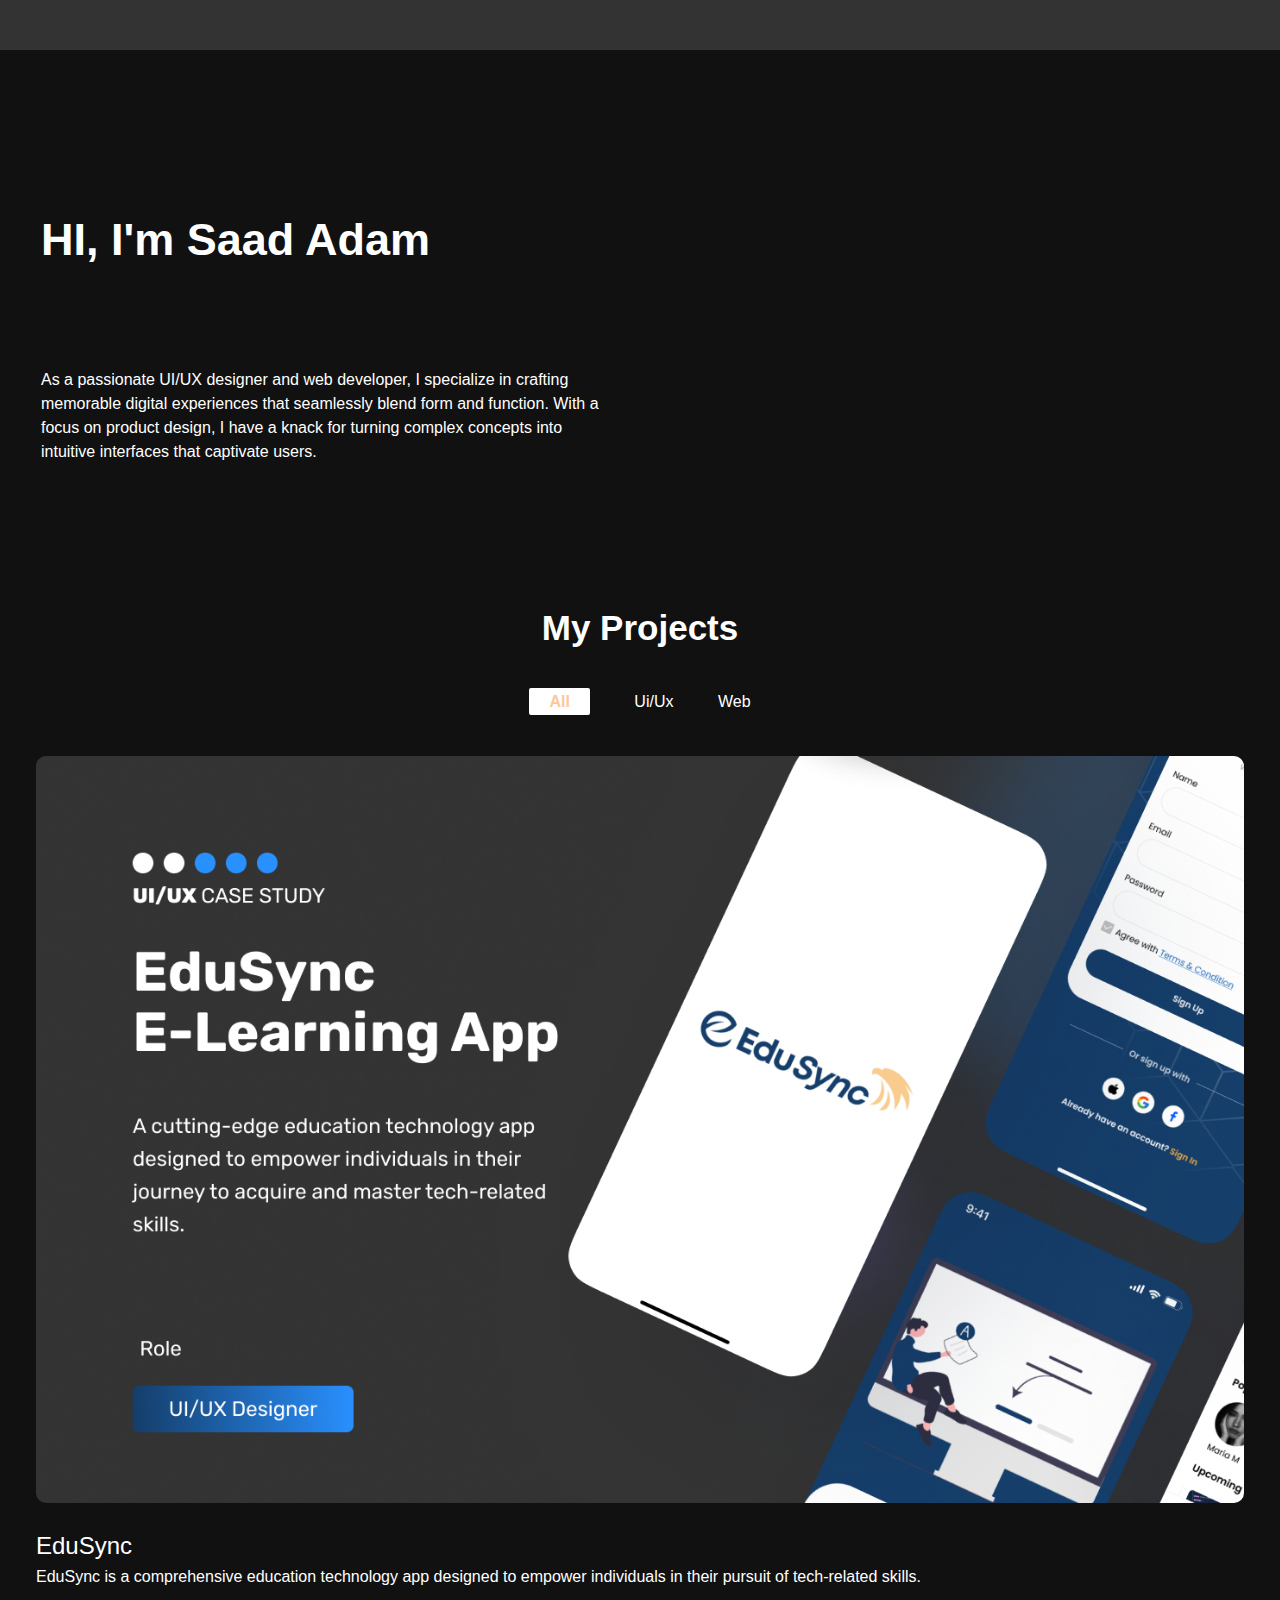
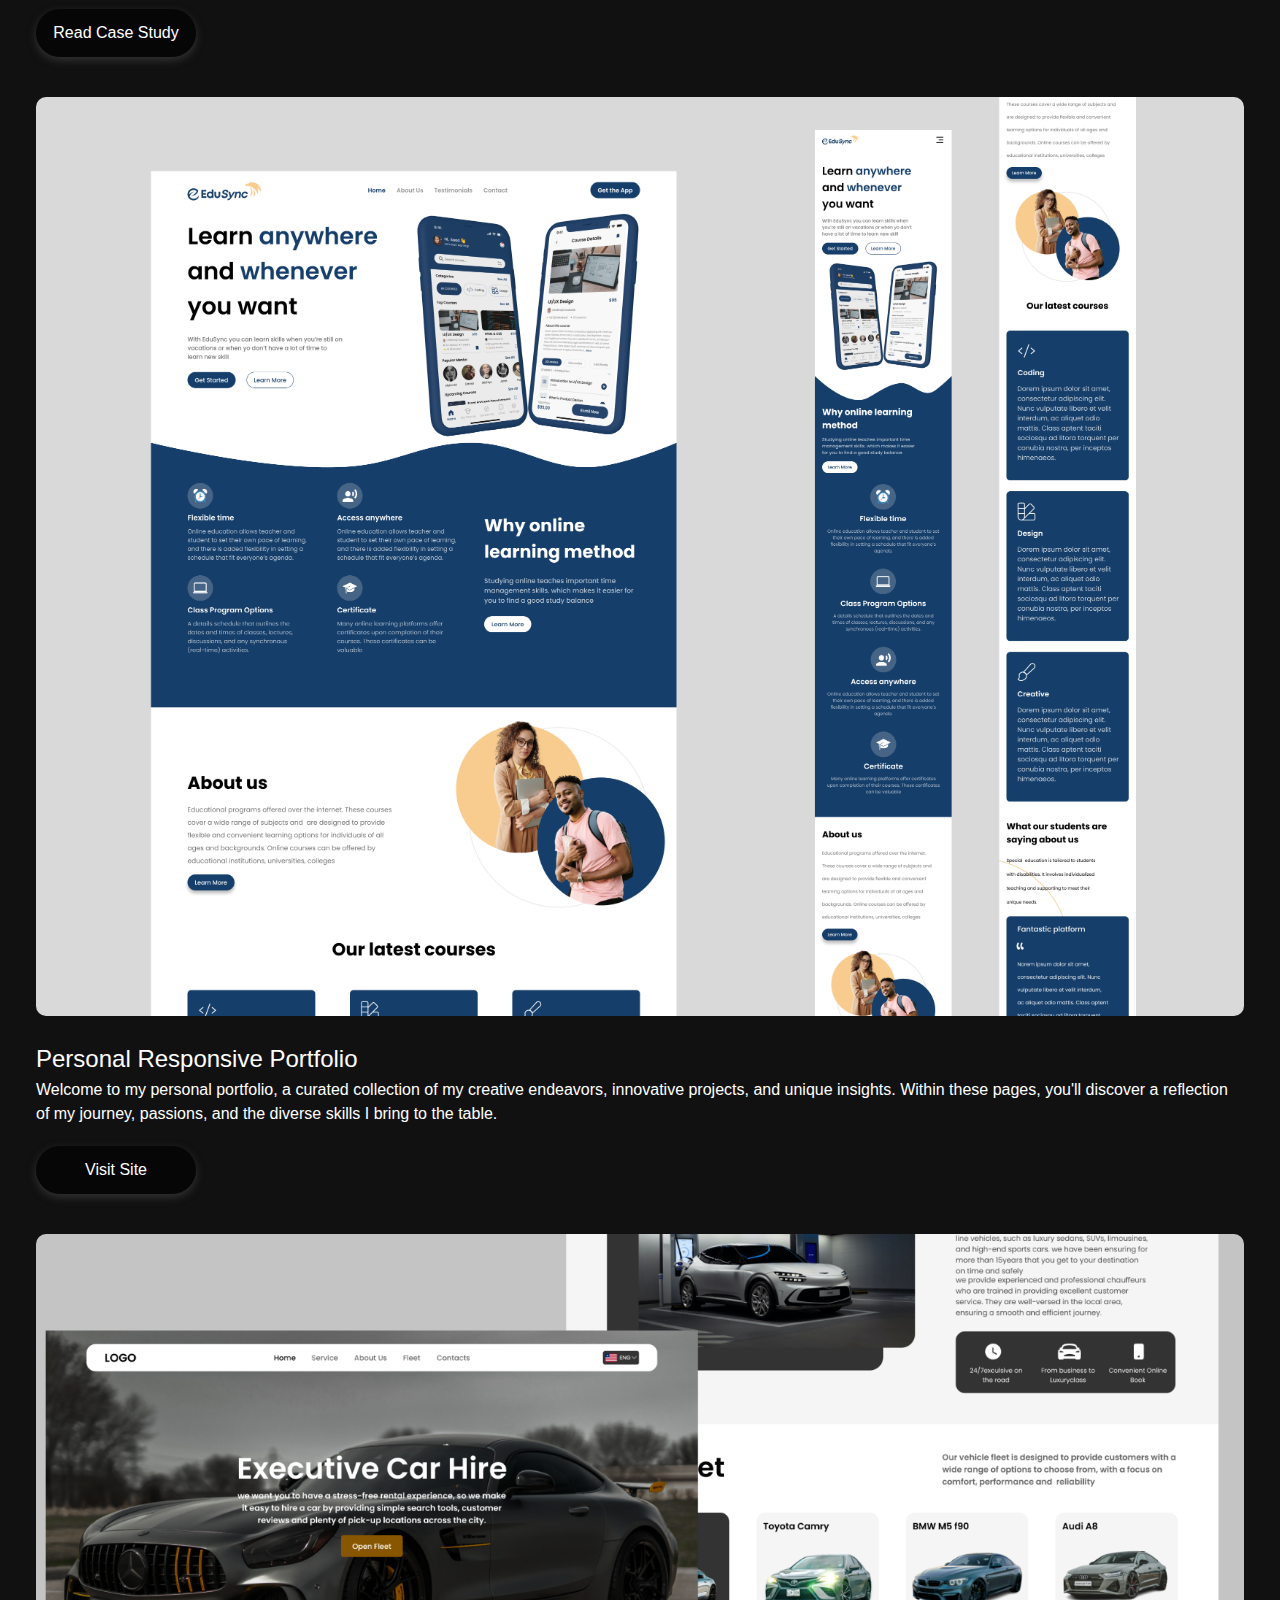
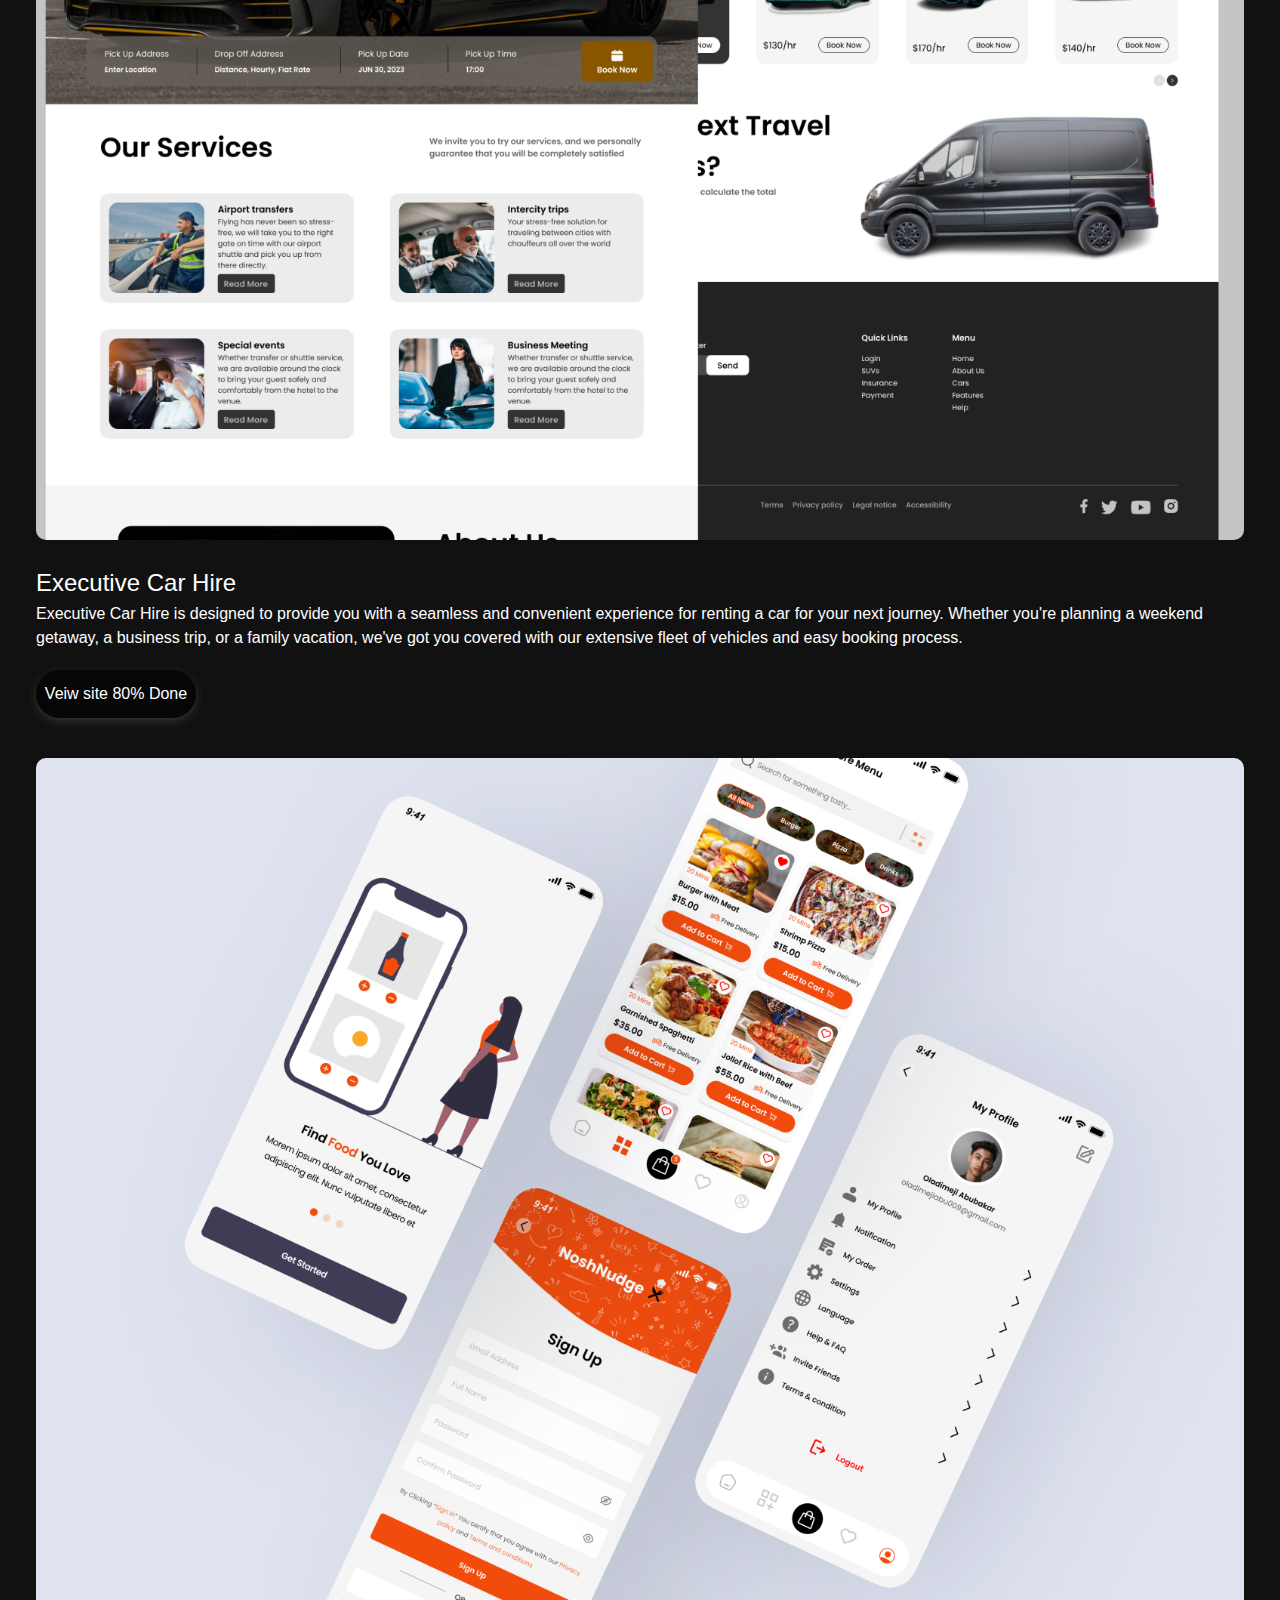
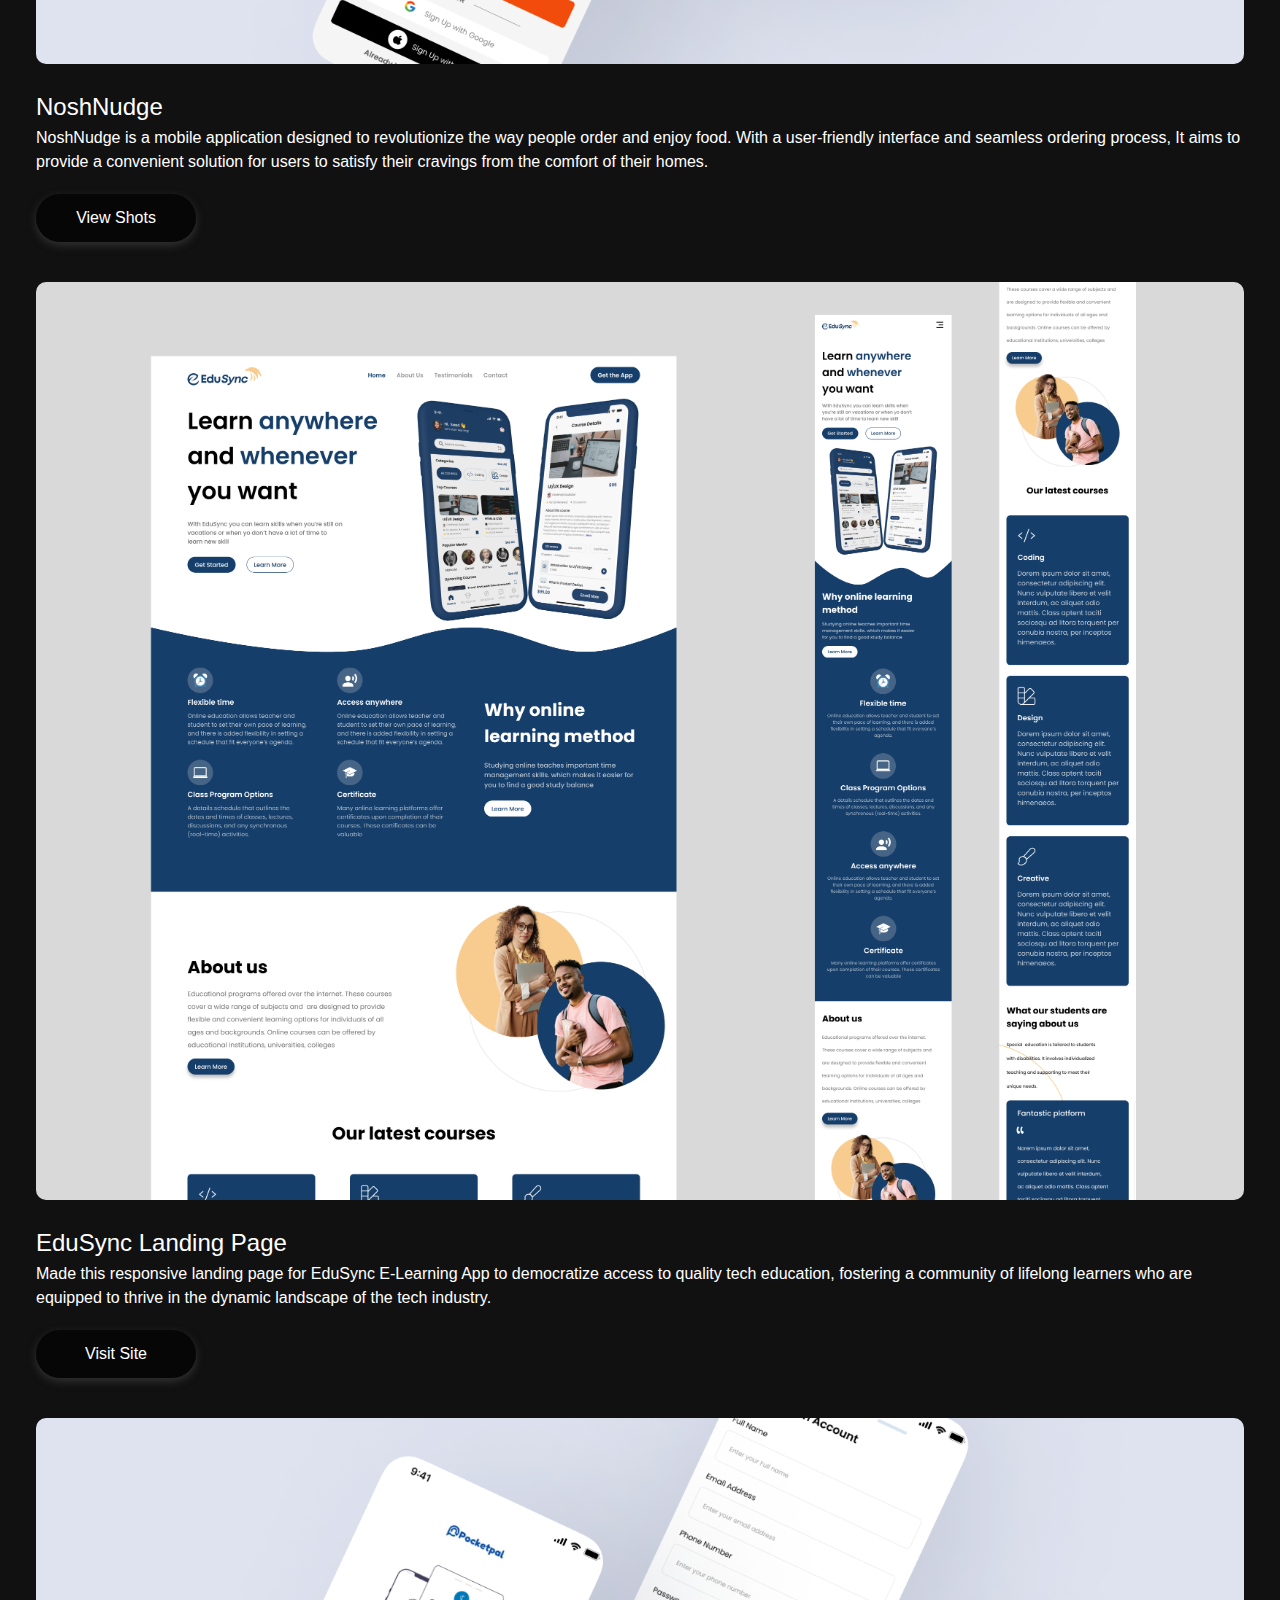
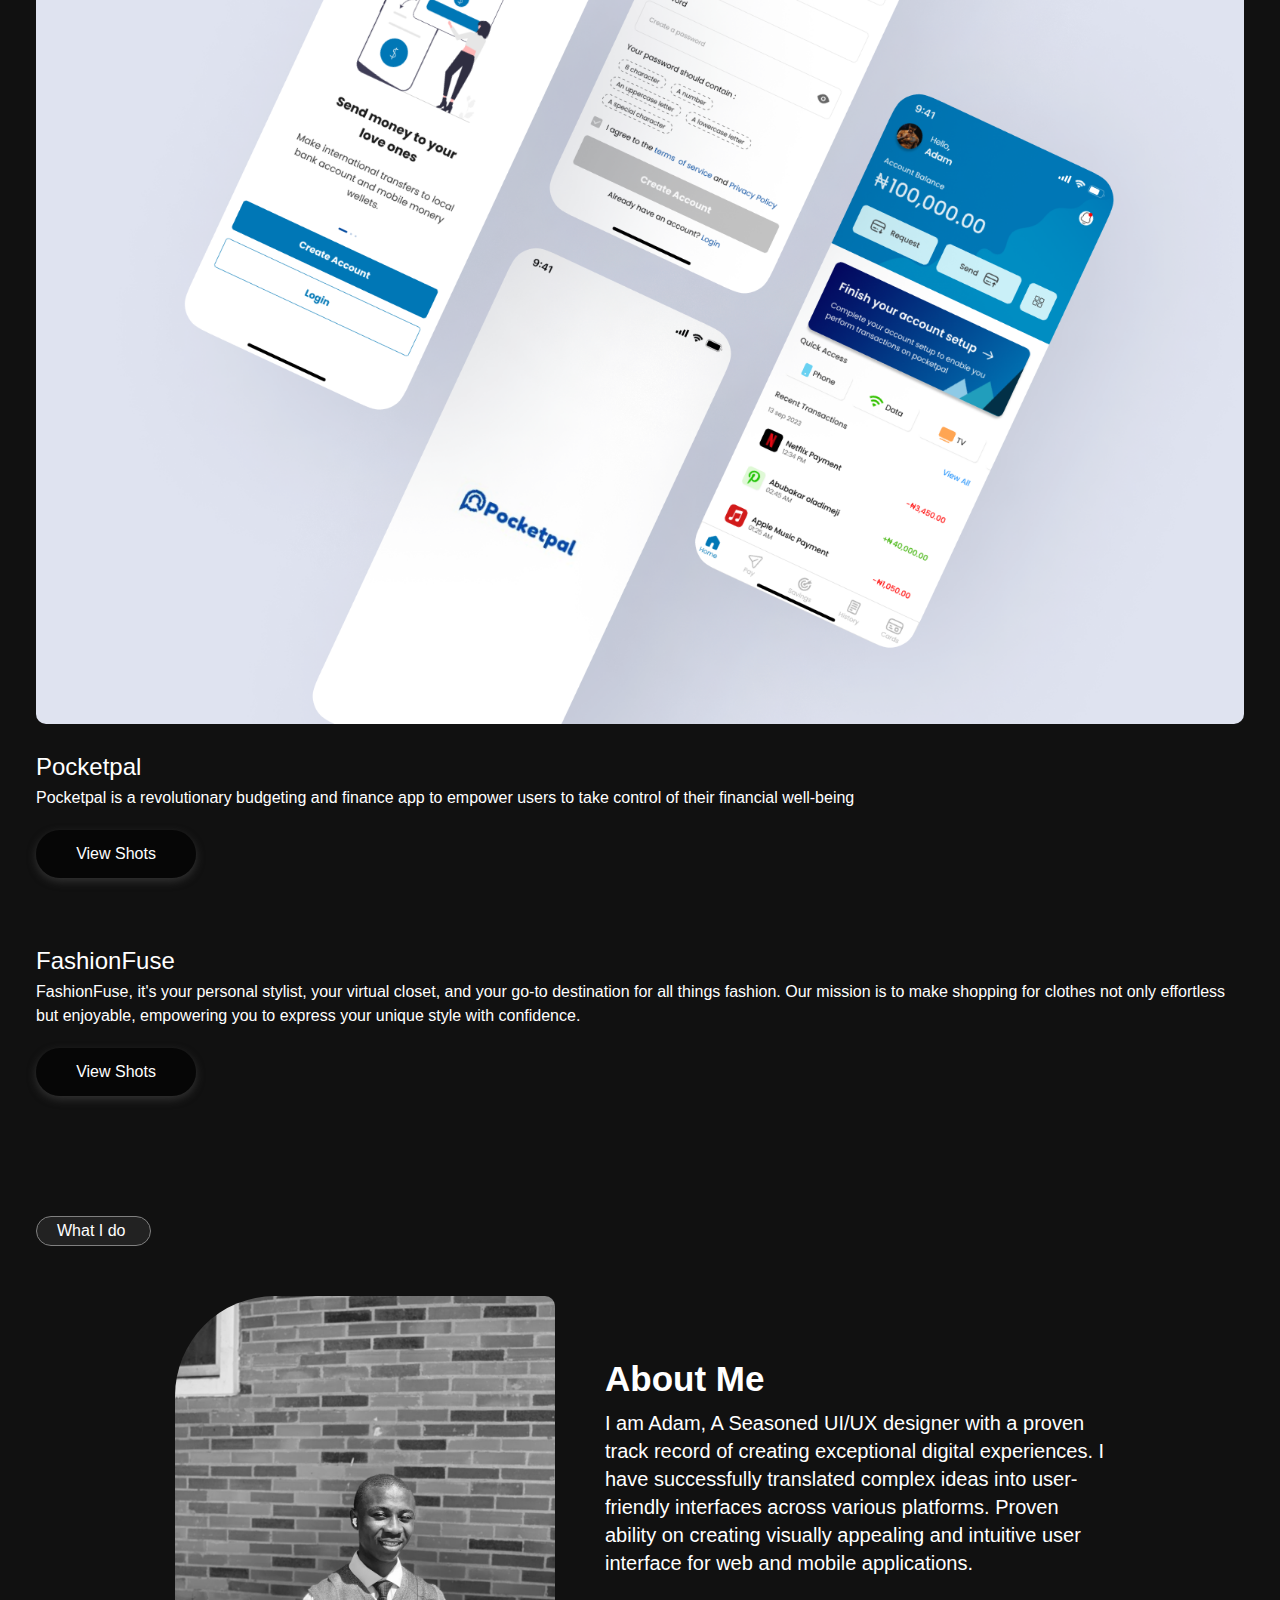
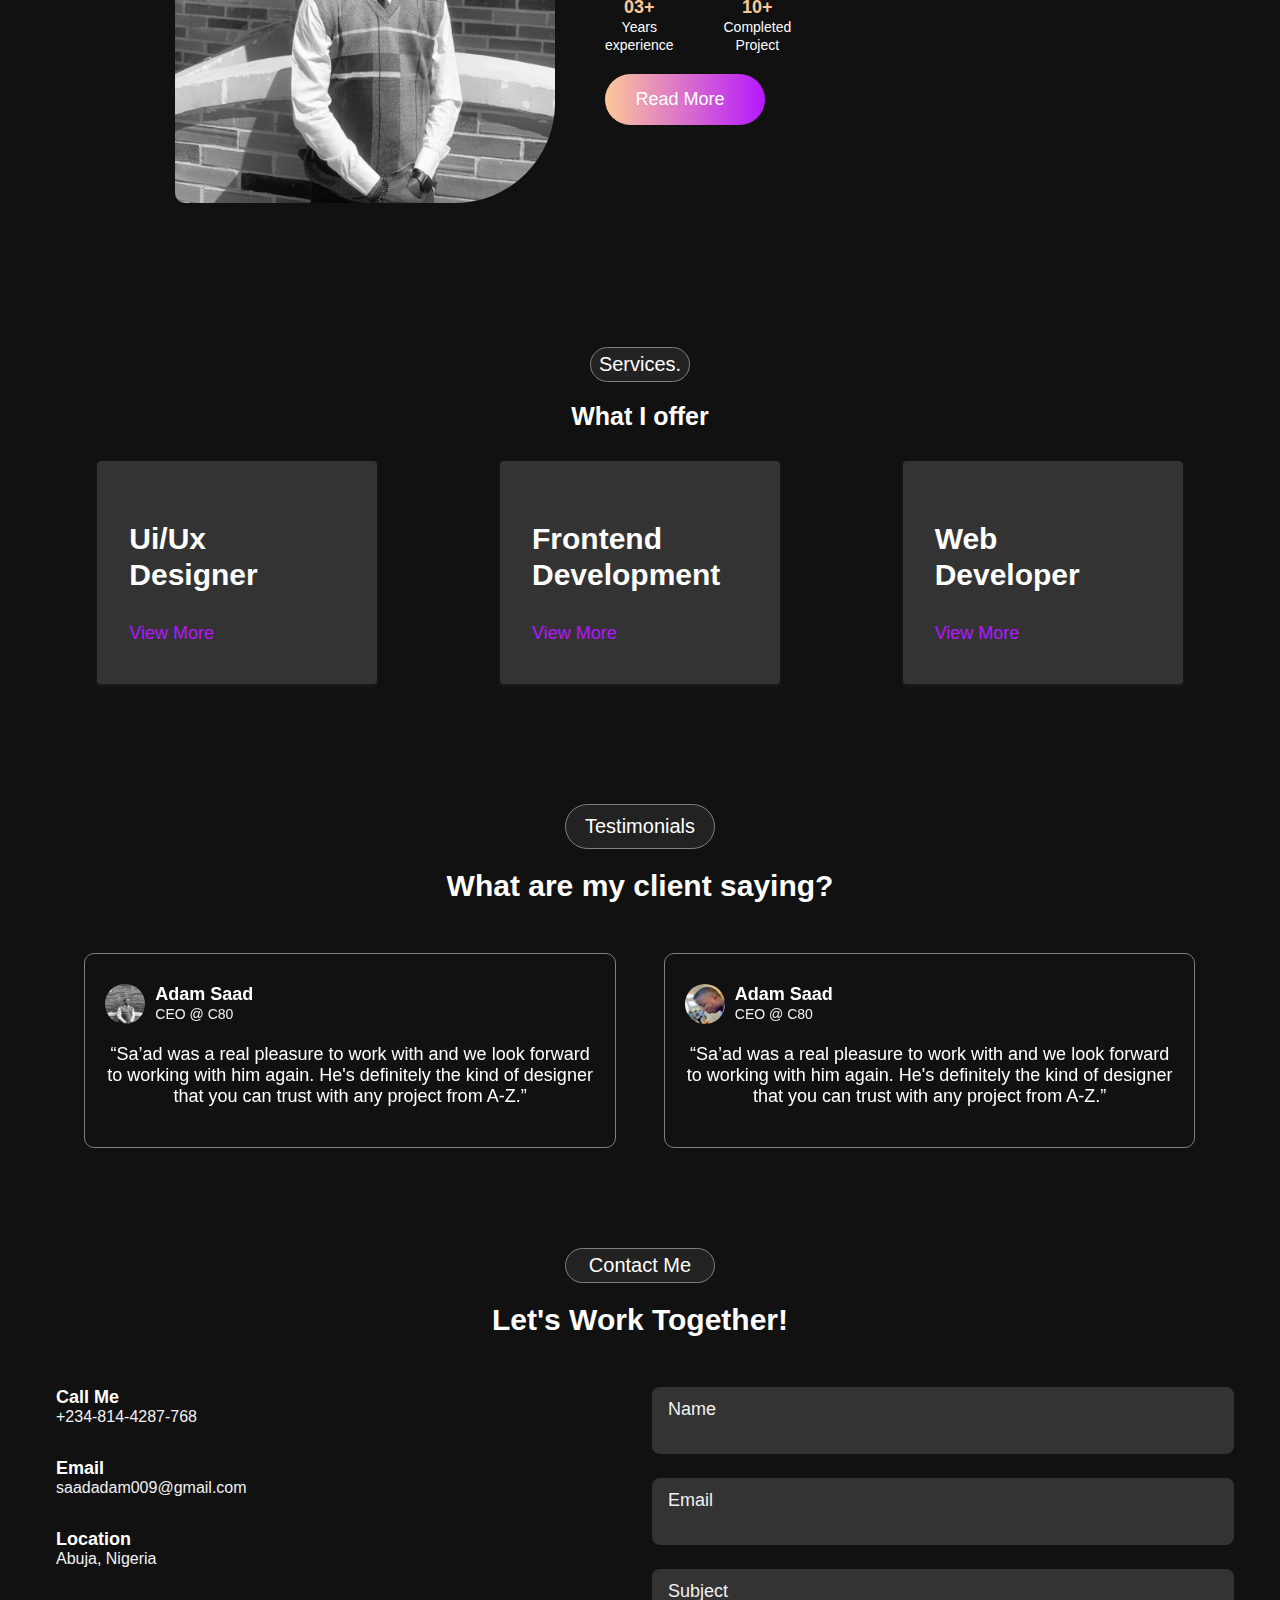
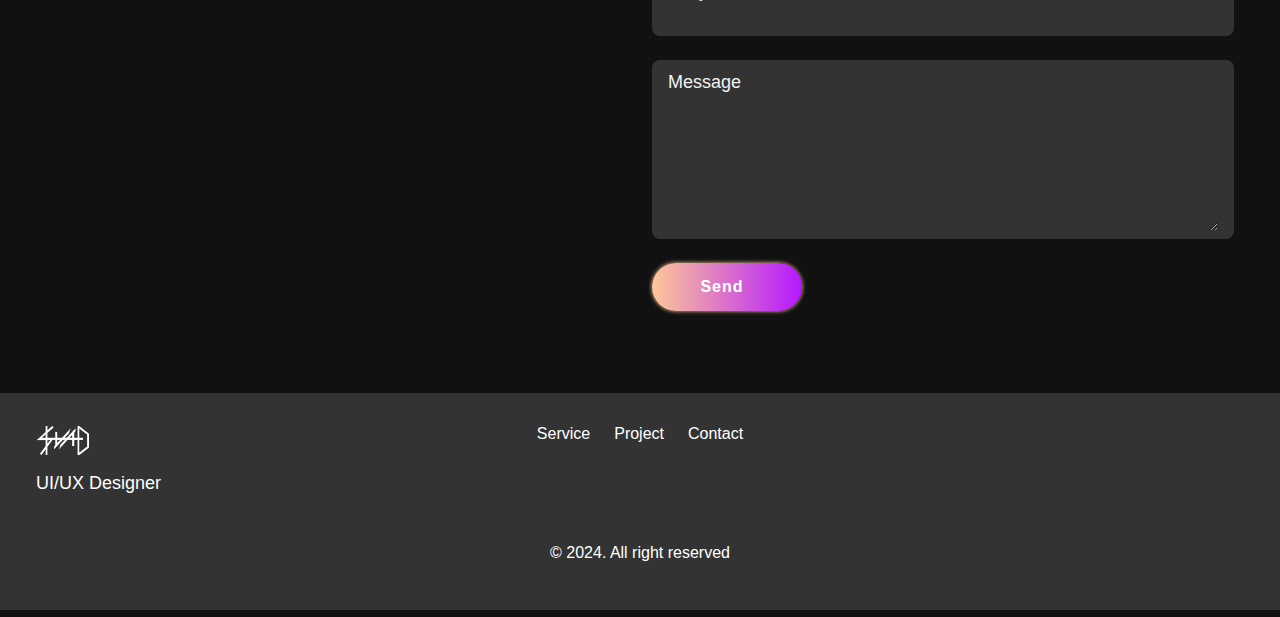
==== index.html @ 322281f9 "add skills" ====
<!DOCTYPE html>
<html lang="en">
  <head>
    <meta charset="UTF-8" />
    <meta name="viewport" content="width=device-width, initial-scale=1.0" />
    <title>saaduiux</title>
    <link
      rel="stylesheet"
      href="https://unicons.iconscout.com/release/v4.0.8/css/line.css"
    />

    <link
      href="https://unpkg.com/boxicons@2.1.4/css/boxicons.min.css"
      rel="stylesheet"
    />
    <link
      rel="stylesheet"
      href="https://cdnjs.cloudflare.com/ajax/libs/font-awesome/6.5.1/css/all.min.css"
      integrity="sha512-DTOQO9RWCH3ppGqcWaEA1BIZOC6xxalwEsw9c2QQeAIftl+Vegovlnee1c9QX4TctnWMn13TZye+giMm8e2LwA=="
      crossorigin="anonymous"
      referrerpolicy="no-referrer"
    />
    <link
      href="https://fonts.googleapis.com/css2?family=Roboto:ital,wght@0,100;0,300;0,400;0,500;0,700;0,900;1,100;1,300;1,400;1,500;1,700;1,900&display=swap"
      rel="stylesheet"
    />
    <link rel="stylesheet" href="./css/swiper-bundle.min.css" />
    <link rel="stylesheet" href="./css/style.css" />
  </head>
  <body>
    <!--============ HEADER ==========-->
    <header class="header" id="header">
      <nav class="nav container">
        <a href="#" class="logo"><img src="./assets/Group 130.png" alt="" /></a>

        <div class="nav__menu" id="nav-menu">
          <ul class="nav-list grid">
            <li class="nav-item">
              <a href="index.html" class="nav__link active-link">
                <i class="uil uil-estate nav-icon"></i> Home
              </a>
            </li>
            <li class="nav-item">
              <a href="#project" class="nav__link">
                <i class="uil uil-scenery nav-icon"></i> Project
              </a>
            </li>
            <li class="nav-item">
              <a href="about.html" class="nav__link">
                <i class="uil uil-user nav-icon"></i> About Me
              </a>
            </li>
            <li class="nav-item">
              <a href="#service" class="nav__link">
                <i class="uil uil-briefcase-alt nav-icon"></i> Services
              </a>
            </li>
            <li class="nav-item">
              <a href="#testimonial" class="nav__link">
                <i class="uil uil-clipboard-alt nav-icon"></i> Testimonial
              </a>
            </li>
            <li class="nav-item">
              <a href="#contact" class="nav__link">
                <i class="uil uil-message nav-icon"></i> Contact
              </a>
            </li>
          </ul>
          <div class="home-sci1">
            <a href="https://www.instagram.com/uiuxsaad"
              ><i class="fa-brands fa-instagram home-icond"></i
            ></a>
            <a href="https://www.behance.net/saadadam3"
              ><i class="fa-brands fa-behance home-icond"></i
            ></a>
            <a href="https://twitter.com/uiuxsaad"
              ><i class="fa-brands fa-twitter home-icond"></i
            ></a>
            <a href="https://www.linkedin.com/in/saadadam007"
              ><i class="fa-brands fa-linkedin home-icond"></i
            ></a>
          </div>
          <i class="uil uil-times nav-close" id="nav-close"></i>
        </div>
        <div class="nav-btns">
          <div class="nav-toggle" id="nav-toggle">
            <i class="uil uil-align-right"></i>
          </div>
        </div>
      </nav>
    </header>
    <!--============ MAIN ==========-->
    <main class="main">
      <!--============ HOME ==========-->
      <section class="home" id="home">
        <div class="home__container container grid">
          <h3 class="home-title1">HI, I'm Saad Adam</h3>
          <div class="home-content">
            <h1 class="home-title">
              <span class="auto-type"></span>
            </h1>
          </div>
          <p class="home-description">
            As a passionate UI/UX designer and web developer, I specialize in
            crafting memorable digital experiences that seamlessly blend form
            and function. With a focus on product design, I have a knack for
            turning complex concepts into intuitive interfaces that captivate
            users.
          </p>
          <a download="" href="./assets/adam resume 5.pdf" class="btn"
            >Download CV <i class="fa-solid fa-download"></i
          ></a>
        </div>
        <div class="home-image">
          <img src="./assets/Group 131.png" alt="" />
        </div>
        <div class="home-sci">
          <a href="https://www.instagram.com/uiuxsaad"
            ><i class="fa-brands fa-instagram home-icons"></i
          ></a>
          <a href="https://www.behance.net/saadadam3"
            ><i class="fa-brands fa-behance home-icons"></i
          ></a>
          <a href="https://twitter.com/uiuxsaad"
            ><i class="fa-brands fa-twitter home-icons"></i
          ></a>
          <a href="https://www.linkedin.com/in/saadadam007"
            ><i class="fa-brands fa-linkedin home-icons"></i
          ></a>
        </div>
      </section>
      <!--============ PROJECT ==========-->
      <section class="project" id="project">
        <h2 class="pro">My Projects</h2>
        <div class="portfolio__nav">
          <span class="portfolio__item active-portfolio" data-filter="all"
            >All</span
          >
          <span class="portfolio__item" data-filter=".ux">Ui/Ux</span>
          <span class="portfolio__item" data-filter=".web">Web</span>
        </div>
        <div class="project__container">
          <div>
            <!--==============PORTFOLIO 1============-->
            <div class="portfolio__content grid mix ux">
              <img src="./assets/mockup.png" alt="" class="portfolio-img" />

              <div class="portfolio-data">
                <h3 class="portfolio-title">EduSync</h3>
                <p class="portfolio-description">
                  EduSync is a comprehensive education technology app designed
                  to empower individuals in their pursuit of tech-related
                  skills.
                </p>
                <a href="project1.html" class="button">Read Case Study</a>
              </div>
            </div>
            <!--==============PORTFOLIO 32============-->
            <div class="portfolio__content grid mix web">
              <img src="./assets/Frame 119.png" alt="" class="portfolio-img" />

              <div class="portfolio-data">
                <h3 class="portfolio-title">Personal Responsive Portfolio</h3>
                <p class="portfolio-description">
                  Welcome to my personal portfolio, a curated collection of my
                  creative endeavors, innovative projects, and unique insights.
                  Within these pages, you'll discover a reflection of my
                  journey, passions, and the diverse skills I bring to the
                  table.
                </p>
                <a href="#" class="button">Visit Site</a>
              </div>
            </div>
            <!--==============PORTFOLIO 2============-->
            <div class="portfolio__content grid mix web">
              <img src="./assets/Frame 29 1.png" alt="" class="portfolio-img" />

              <div class="portfolio-data">
                <h3 class="portfolio-title">Executive Car Hire</h3>
                <p class="portfolio-description">
                  Executive Car Hire is designed to provide you with a seamless
                  and convenient experience for renting a car for your next
                  journey. Whether you're planning a weekend getaway, a business
                  trip, or a family vacation, we've got you covered with our
                  extensive fleet of vehicles and easy booking process.
                </p>
                <a href="project2.html" class="button">Veiw site 80% Done</a>
              </div>
            </div>
            <!--==============PORTFOLIO 3============-->
            <div class="portfolio__content grid mix ux">
              <img
                src="./assets/Frame 29 1-1.png"
                alt=""
                class="portfolio-img"
              />

              <div class="portfolio-data">
                <h3 class="portfolio-title">NoshNudge</h3>
                <p class="portfolio-description">
                  NoshNudge is a mobile application designed to revolutionize
                  the way people order and enjoy food. With a user-friendly
                  interface and seamless ordering process, It aims to provide a
                  convenient solution for users to satisfy their cravings from
                  the comfort of their homes.
                </p>
                <a href="./project3.html" class="button">View Shots</a>
              </div>
            </div>
            <!--==============PORTFOLIO 31============-->
            <div class="portfolio__content grid mix web">
              <img src="./assets/Frame 119.png" alt="" class="portfolio-img" />

              <div class="portfolio-data">
                <h3 class="portfolio-title">EduSync Landing Page</h3>
                <p class="portfolio-description">
                  Made this responsive landing page for EduSync E-Learning App
                  to democratize access to quality tech education, fostering a
                  community of lifelong learners who are equipped to thrive in
                  the dynamic landscape of the tech industry.
                </p>
                <a
                  href="https://e-learning-landing-page-e4w9.onrender.com"
                  class="button"
                  >Visit Site</a
                >
              </div>
            </div>
            <!--==============PORTFOLIO 4============-->
            <div class="portfolio__content grid mix ux">
              <img src="./assets/Frame 29.png" alt="" class="portfolio-img" />

              <div class="portfolio-data">
                <h3 class="portfolio-title">Pocketpal</h3>
                <p class="portfolio-description">
                  Pocketpal is a revolutionary budgeting and finance app to
                  empower users to take control of their financial well-being
                </p>
                <a href="project4.html" class="button">View Shots</a>
              </div>
            </div>
            <!--==============PORTFOLIO 5============-->
            <div class="portfolio__content grid mix ux">
              <img src="./assets/Frame 4.png" alt="" class="portfolio-img" />

              <div class="portfolio-data">
                <h3 class="portfolio-title">FashionFuse</h3>
                <p class="portfolio-description">
                  FashionFuse, it's your personal stylist, your virtual closet,
                  and your go-to destination for all things fashion. Our mission
                  is to make shopping for clothes not only effortless but
                  enjoyable, empowering you to express your unique style with
                  confidence.
                </p>
                <a href="project5.html" class="button">View Shots</a>
              </div>
            </div>
          </div>
        </div>
      </section>
      <!--============ ABOUT ==========-->
      <section class="about" id="about">
        <h2 class="about-heading">What I do</h2>

        <div class="about-container container grid">
          <div class="about-border">
            <img src="./assets/my pics 2.jpg" alt="" class="about-img" />
          </div>

          <div class="about-data">
            <h3 class="about-me">About Me</h3>
            <p class="about-description">
              I am Adam, A Seasoned UI/UX designer with a proven track record of
              creating exceptional digital experiences. I have successfully
              translated complex ideas into user-friendly interfaces across
              various platforms. Proven ability on creating visually appealing
              and intuitive user interface for web and mobile applications.
            </p>
            <div class="about-info">
              <div>
                <span class="about-info-title">03+</span>
                <span class="about-info-name"
                  >Years <br />
                  experience</span
                >
              </div>

              <div>
                <span class="about-info-title">10+</span>
                <span class="about-info-name"
                  >Completed <br />
                  Project</span
                >
              </div>
            </div>

            <div class="about-button">
              <a href="about.html" class="read"
                >Read More<i class="fa-solid fa-arrow-right"></i
              ></a>
            </div>
          </div>
        </div>
      </section>
      <!--============ SERVICES ==========-->
      <section class="service" id="service">
        <h2 class="service-title">Services.</h2>
        <span class="subtitle">What I offer</span>

        <div class="service-container container grip">
          <!-- service section design 1 -->
          <div class="service-content">
            <div>
              <i class="fa-brands fa-squarespace services-icon"></i>
              <h3 class="services-title">
                Ui/Ux <br />
                Designer
              </h3>
            </div>

            <div class="services-button">
              View More
              <i class="fa-solid fa-arrow-right"></i>
            </div>

            <div class="services-modal">
              <div class="services-modal-content">
                <h4 class="services-modal-title">
                  Ui/Ux <br />
                  Designer
                </h4>
                <i class="fa-solid fa-xmark services-modal-close"></i>

                <ul class="services-modal-services grid">
                  <li class="services-modal-service">
                    <i
                      class="fa-regular fa-circle-check services-modal-icon"
                    ></i>
                    <p>I develop the user interface.</p>
                  </li>
                  <li class="services-modal-service">
                    <i
                      class="fa-regular fa-circle-check services-modal-icon"
                    ></i>
                    <p>Web page development.</p>
                  </li>
                  <li class="services-modal-service">
                    <i
                      class="fa-regular fa-circle-check services-modal-icon"
                    ></i>
                    <p>I create ux element interactions.</p>
                  </li>
                  <li class="services-modal-service">
                    <i
                      class="fa-regular fa-circle-check services-modal-icon"
                    ></i>
                    <p>I position your company brand.</p>
                  </li>
                </ul>
              </div>
            </div>
          </div>
          <!-- service section design 2 -->
          <div class="service-content">
            <div>
              <i class="fa-solid fa-code services-icon"></i>
              <h3 class="services-title">
                Frontend <br />
                Development
              </h3>
            </div>

            <div class="services-button">
              View More
              <i class="fa-solid fa-arrow-right"></i>
            </div>

            <div class="services-modal">
              <div class="services-modal-content">
                <h4 class="services-modal-title">
                  Frontend<br />
                  Development
                </h4>
                <i class="fa-solid fa-xmark services-modal-close"></i>

                <ul class="services-modal-services grid">
                  <li class="services-modal-service">
                    <i
                      class="fa-regular fa-circle-check services-modal-icon"
                    ></i>
                    <p>I develop the user interface.</p>
                  </li>
                  <li class="services-modal-service">
                    <i
                      class="fa-regular fa-circle-check services-modal-icon"
                    ></i>
                    <p>Web page development.</p>
                  </li>
                  <li class="services-modal-service">
                    <i
                      class="fa-regular fa-circle-check services-modal-icon"
                    ></i>
                    <p>I create ux element interactions.</p>
                  </li>
                  <li class="services-modal-service">
                    <i
                      class="fa-regular fa-circle-check services-modal-icon"
                    ></i>
                    <p>I position your company brand.</p>
                  </li>
                </ul>
              </div>
            </div>
          </div>
          <!-- service section design 3 -->
          <div class="service-content">
            <div>
              <i class="fa-solid fa-pen services-icon"></i>
              <h3 class="services-title">
                Web<br />
                Developer
              </h3>
            </div>

            <div class="services-button">
              View More
              <i class="fa-solid fa-arrow-right"></i>
            </div>

            <div class="services-modal">
              <div class="services-modal-content">
                <h4 class="services-modal-title">
                  Web <br />
                  Developer
                </h4>
                <i class="fa-solid fa-xmark services-modal-close"></i>

                <ul class="services-modal-services grid">
                  <li class="services-modal-service">
                    <i
                      class="fa-regular fa-circle-check services-modal-icon"
                    ></i>
                    <p>I develop the user interface.</p>
                  </li>
                  <li class="services-modal-service">
                    <i
                      class="fa-regular fa-circle-check services-modal-icon"
                    ></i>
                    <p>Web page development.</p>
                  </li>
                  <li class="services-modal-service">
                    <i
                      class="fa-regular fa-circle-check services-modal-icon"
                    ></i>
                    <p>I create ux element interactions.</p>
                  </li>
                  <li class="services-modal-service">
                    <i
                      class="fa-regular fa-circle-check services-modal-icon"
                    ></i>
                    <p>I position your company brand.</p>
                  </li>
                </ul>
              </div>
            </div>
          </div>
        </div>
      </section>
      <!--============ TESTIMONIAL ==========-->
      <section class="testimonial" id="testimonial">
        <h2 class="testimonial-title">Testimonials</h2>
        <span class="testimonial-sub">What are my client saying?</span>

        <div class="testimonial__container container mySwiper">
          <div class="swiper-wrapper">
            <!-- testimonials section design 1 -->
            <div class="testimonial-content swiper-slide">
              <div class="testimonial-data">
                <div class="testimonial-header">
                  <img src="./assets/my pics 2.jpg" alt="" class="tes-img" />

                  <div>
                    <h3 class="testimonial-name">Adam Saad</h3>
                    <span class="testimonial-client">CEO @ C80</span>
                  </div>
                </div>
                <div>
                  <i class="uil uil-star testimonial-icon"></i>
                  <i class="uil uil-star testimonial-icon"></i>
                  <i class="uil uil-star testimonial-icon"></i>
                  <i class="uil uil-star testimonial-icon"></i>
                  <i class="uil uil-star testimonial-icon"></i>
                </div>
              </div>

              <p class="testimonial-description">
                “Sa’ad was a real pleasure to work with and we look forward to
                working with him again. He's definitely the kind of designer
                that you can trust with any project from A-Z.”
              </p>
            </div>

            <!-- testimonials section design 2 -->
            <div class="testimonial-content swiper-slide">
              <div class="testimonial-data">
                <div class="testimonial-header">
                  <img src="./assets/IMG_0077.JPG" alt="" class="tes-img" />

                  <div>
                    <h3 class="testimonial-name">Adam Saad</h3>
                    <span class="testimonial-client">CEO @ C80</span>
                  </div>
                </div>
                <div>
                  <i class="uil uil-star testimonial-icon"></i>
                  <i class="uil uil-star testimonial-icon"></i>
                  <i class="uil uil-star testimonial-icon"></i>
                  <i class="uil uil-star testimonial-icon"></i>
                  <i class="uil uil-star testimonial-icon"></i>
                </div>
              </div>

              <p class="testimonial-description">
                “Sa’ad was a real pleasure to work with and we look forward to
                working with him again. He's definitely the kind of designer
                that you can trust with any project from A-Z.”
              </p>
            </div>

            <!-- testimonials section design 3 -->
            <div class="testimonial-content swiper-slide">
              <div class="testimonial-data">
                <div class="testimonial-header">
                  <img
                    src="./assets/IMG_1386.JPG"
                    alt=""
                    class="testimonial-img"
                  />

                  <div>
                    <h3 class="testimonial-name">Adam Saad</h3>
                    <span class="testimonial-client">CEO @ C80</span>
                  </div>
                </div>
                <div>
                  <i class="uil uil-star testimonial-icon"></i>
                  <i class="uil uil-star testimonial-icon"></i>
                  <i class="uil uil-star testimonial-icon"></i>
                  <i class="uil uil-star testimonial-icon"></i>
                  <i class="uil uil-star testimonial-icon"></i>
                </div>
              </div>

              <p class="testimonial-description">
                “Sa’ad was a real pleasure to work with and we look forward to
                working with him again. He's definitely the kind of designer
                that you can trust with any project from A-Z.”
              </p>
            </div>
          </div>
          <!-- Add Pagination-->
          <div class="swiper-pagination swiper-pagination-testimonial"></div>
        </div>
      </section>
      <!--============ CONTACT ME ==========-->
      <section class="contact" id="contact">
        <h2 class="contact-title">Contact Me</h2>
        <span class="contact-sub">Let's Work Together!</span>

        <div class="contact-container container grid">
          <div>
            <div class="contact-infomation">
              <i class="uil uil-phone contact-icon"></i>

              <div>
                <h3 class="contact-titles">Call Me</h3>
                <span class="contact-subtitle">+234-814-4287-768</span>
              </div>
            </div>

            <div class="contact-infomation">
              <i class="uil uil-envelope contact-icon"></i>

              <div>
                <h3 class="contact-titles">Email</h3>
                <span class="contact-subtitle">saadadam009@gmail.com</span>
              </div>
            </div>

            <div class="contact-infomation">
              <i class="uil uil-map-marker contact-icon"></i>

              <div>
                <h3 class="contact-titles">Location</h3>
                <span class="contact-subtitle">Abuja, Nigeria</span>
              </div>
            </div>
          </div>
          <form action="" class="contact-form grid">
            <div class="contact-inputs grid">
              <div class="contact-content">
                <label for="" class="contact-label">Name</label>
                <input type="text" class="contact-input" />
                <div class="error-txt">Name can't be blank</div>
              </div>
              <div class="contact-content">
                <label for="" class="contact-label">Email</label>
                <input type="email" class="contact-input" />
                <div class="error-txt">Email can't be blank</div>
              </div>
            </div>
            <div class="contact-content">
              <label for="" class="contact-label">Subject</label>
              <input type="text" class="contact-input" />
              <div class="error-txt">Subject can't be blank</div>
            </div>
            <div class="contact-content">
              <label for="" class="contact-label">Message</label>
              <textarea
                name=""
                id="message"
                cols="0"
                rows="7"
                class="contact-input"
              ></textarea>
              <div class="error-txt">Message can't be blank</div>
            </div>

            <button type="submit" class="contact-button">
              Send<i class="uil uil-message button-icon"></i>
            </button>
          </form>
        </div>
      </section>
    </main>
    <!--============ FOOTER ==========-->
    <footer class="footer">
      <div class="footer-bg">
        <div class="footer-container container grid">
          <div>
            <h1 class="footer-title">
              <img src="./assets/Group 130.png" alt="" />
            </h1>
            <span class="footer-subtitle">UI/UX Designer</span>
          </div>

          <ul class="footer-links">
            <li>
              <a href="#service" class="footer-link">Service</a>
            </li>
            <li>
              <a href="#project" class="footer-link">Project</a>
            </li>
            <li>
              <a href="#contact" class="footer-link">Contact</a>
            </li>
          </ul>

          <div class="footer-socials">
            <a href="https://www.instagram.com/uiuxsaad/" class="footer-social">
              <i class="fa-brands fa-instagram"></i>
            </a>
            <a href="https://www.behance.net/saadadam3" class="footer-social">
              <i class="fa-brands fa-behance"></i>
            </a>
            <a href="https://twitter.com/uiuxsaad" class="footer-social">
              <i class="fa-brands fa-twitter"></i>
            </a>
            <a
              href="https://www.linkedin.com/in/saadadam007/"
              class="footer-social"
            >
              <i class="fa-brands fa-linkedin"></i>
            </a>
          </div>
        </div>

        <p class="footer-copy">&#169; 2024. All right reserved</p>
      </div>
    </footer>

    <!--==========scroll up==========-->
    <a href="#" class="scrollup" id="scroll-up">
      <i class="uil uil-arrow-up scrollup-icon"></i>
    </a>

    <!--MIXITUP FILTER-->
    <script src="./js/mixitup.min.js"></script>

    <!--animation-->
    <script src="https://smtpjs.com/v3/smtp.js"></script>
    <script src="https://cdn.jsdelivr.net/npm/sweetalert2@11"></script>

    <!--animation-->

    <script src="https://unpkg.com/scrollreveal"></script>

    <script>
      ScrollReveal({
        reset: true,
        distance: "60px",
        duration: 2500,
        delay: 400,
      });
    </script>

    <!-- Swiper JS -->
    <script src="./js/swiper-bundle.min.js"></script>
    <script src="./js/main.js"></script>
    <script src="https://unpkg.com/typed.js@2.1.0/dist/typed.umd.js"></script>

    <script>
      var typed = new Typed(".auto-type", {
        strings: ["UI/UX Designer", "Frontend Developer", "Web Developer"],
        typeSpeed: 50,
        backSpeed: 50,
        loop: true,
      });
    </script>
  </body>
</html>
---- css/style.css ----
*,*::after,*::before{
    box-sizing: border-box;
    margin: 0;
    padding: 0;
    text-decoration: none;
    border: none;
    outline: none;
    scroll-behavior: smooth;
    list-style: none;
}

body{
    background-color: #111;
    color: #fff;
    font-family: Poppins, sans-serif;
}

/* ============ LAYOUT ========== */
.container{
    
    margin-left: 20px;
    margin-right: 20px;
}

.grid{
    display: grid;
    gap: 1.5rem;
}

.header{
    width: 100%;
    position: fixed;
    top: 0;
    left: 0;
    z-index: 100;
    background-color: #333;
}
/* ============ NAV ========== */
.nav{
    
    height: 3rem;
    display: flex;
    justify-content: space-between;
    align-items: center;
}
.logo img{
    height: 30px;
    opacity: 0;
    animation: slideTop 1s ease forwards;
}
.nav-toggle{
    color: #f5f5f5;
    font-size: 2rem;
    font-weight: 500;
    cursor: pointer;
}
.nav-toggle:hover{
    color: #FDC898;
}
@media screen and (max-width: 767px){
    .nav__menu{
        position: fixed;
        top: -100%;
        left: 0;
        width: 100%;
        background-color: #111;
        padding: 2rem 1.5rem 2rem;
        box-shadow: 0 -1px 4px rgba(78, 77, 77, 0.15);
        border-radius: 0 0 1.5rem 1.5rem;
        transition: .3s;
    }
}
.nav-list{
    display: flex;
    flex-direction: column;
    
    align-items: flex-start;
    gap: 2rem;
}
.nav__link{
    display: flex;
    flex-direction: row;
    align-items: center;
    justify-content: center;
    font-size: 1.1rem;
    color: #f1f1f1;
    font-weight: 500;
    gap: 10px;
    opacity: 0;
    animation: slideLeft 1s ease forwards;
    animation-delay: 1s;
}
.nav-close{
    position: absolute;
    right: 1.3rem;
    top: .5rem;
    font-size: 1.8rem;
    cursor: pointer;
    color: #fff;
}
.nav-close:hover{
    color: #FDC898;
}
.nav__link:hover{
    color: #FDC898;
}
.nav-icon{
    font-size: 1.5rem;
}
/* show menu */
.show-menu{
    top: 0;
}
/* Active link */
.active-link{
    color: #FDC898;
}
/* change background header */
.scroll-header{
    box-shadow: 0 -1px 4px rgba(78, 77, 77, 0.15);
}
/* ============HOME ========== */
.home{
    padding: 0 5px;
    display: flex;
    flex-direction: column-reverse;
    justify-content: center;
    align-items: center;
    gap: 0;
    margin-top: 50px;
}
.home-title{
    font-size: 30px;
    font-weight: 300;
    line-height: 0;
    padding-bottom: 5px;
    color: transparent;
    -webkit-text-stroke: .7px #fff;
    opacity: 0;
    animation: slideRight 1s ease forwards;
    animation-delay: .7s;
}
.home-title1{
    font-size: 25px;
    font-weight: 700;
    color: #fff;
    line-height: 0;
    padding-bottom: 20px;
   
}
.home-description{
    font-size: 18px;
    line-height: 1.2;
   
}
.btn{
    background: linear-gradient(45deg, #FDC898, #B517FF);
    padding: 15px 12px;
    display: flex;
    justify-content: center;
    align-items: center;
    gap: 10px;
    width: 160px;
    color: #fff;
    border-radius: 50px;
    font-weight: 600;
    margin-bottom: 20px;
    opacity: 0;
    animation: slideTop 1s ease forwards;
    animation-delay: 1.8s;
}
.btn:hover{
    color: black;
    background: #fff;
}
.home-sci{
    display: none;
}
.home-icons{
    font-size: 20px;
    width: 35px;
    height: 35px;
    
    display: flex;
    margin-right: 10px;
    justify-content: center;
    align-items: center;
    border-radius: 50px;
    color: #B517FF;
}
.home-icons:hover{
    background: linear-gradient(45deg, #FDC898, #B517FF);
    color: white;
    border-radius: 50%;
    box-shadow: 0 .2rem .5rem #deaaf7
}
.home-sci1{
    display: flex;
    justify-content: center;
    align-items: center;
    margin-top: 30px;
}
.home-icond{
    font-size: 20px;
    width: 35px;
    height: 35px;
    display: flex;
    margin-right: 10px;
    justify-content: center;
    align-items: center;
    border-radius: 50px;
    color: #B517FF;
}
.home-icond:hover{
    background: linear-gradient(45deg, #FDC898, #B517FF);
    color: white;
    box-shadow: 0 .2rem .5rem #deaaf7
}
.home-image img{
    width: 350px;
    filter: blur(1px);
    opacity: 0;
    animation: zoomIn 1s ease forwards, floatImage 4s ease-in-out infinite;
    animation-delay: 1.8s, 3.1s;
}


/* ============ PROJECT========== */
.project{
    padding: 50px 20px;
    min-height: 100vh;
}
.active-portfolio{
    color: #FDC898;
    font-weight: 600;
    font-size: 16px;
    background-color: #fff;
    padding: 5px 20px;
    border-radius: 2px;
    transition: .5s;

}
.portfolio__nav{
    text-align: center;
    margin-bottom: 10px;
    background-color: transparent;
   
    padding: 15px 30px;
    margin-top: 30px;
    border-radius: 5px;
}
.portfolio__item{
    margin: 0 20px;
    cursor: pointer;
}
.project1{
    padding: 50px 20px;
}
.project-explain{
    max-width: 950px;
    font-size: 20px;
    line-height: 1.5;
    padding-bottom: 10px;
}
.project-goals{
    line-height: 1.5;
    font-weight: 500;
    margin-top: 20px;
}
.project-pictures{
    margin-top: 80px;
}
.project-pictures img{
    width: 100%;
    border-radius: 10px;
    justify-content: center;
}
video{
    width: 100%;
    border-radius: 10px;
}
.project-headings{
    font-size: 25px;
    font-weight: 500;
    margin-bottom: 20px;
    margin-top: 10px;
}
.portfolio__content img{
    width: 100%;
    border-radius: 10px;
    justify-content: center;
    margin-bottom: 5px;
}
.project h2{
    font-size: 25px;
    text-align: center;
}
.portfolio__content{
    padding: 20px 0;
}
.portfolio-title {
    font-size: 24px;
    font-weight: 500;
    padding-bottom: 5px;
}
.portfolio-description{
    margin-bottom: 20px;
    line-height: 1.5;
    font-size: 16px;
}
.button{
    width: 160px;
    padding: 15px 5px;
    background: #0000009a;
    font-size: 16px;
    display: inline-flex;
    color: white;
    align-items: center;
    justify-content: center;
    border-radius: 100px;
    font-weight: 500;
    box-shadow: 0 .2rem .5rem #333
}
.button:hover{
    background: linear-gradient(90deg, #FDC898, #B517FF);
    transition: .5s;
}
/* ============ ABOUT ========== */
.about{
    padding: 50px 20px;
   
}
.about-heading{
    margin-bottom: 10px;
    background: #222;
    width: 115px;
    padding: 5px 20px;
    border-radius: 100px;
    font-size: 16px;
    font-weight: 500;
    border: 1px solid gray;
}
.about-container{
    display: flex;
    justify-content: center;
    align-items: center;
    flex-direction: column;
    border-radius: 20px;
    padding: 20px 0;

}
.about-img{
    width: 335px;
    border-top-left-radius: 100px;
    border-bottom-right-radius: 100px;
    border-top-right-radius: 10px;
    border-bottom-left-radius: 10px;
    margin: 20px 0 0 0;
}
.about-me{
    font-size: 25px;
    text-align: center;
    padding-bottom: 10px;
}
.about-description{
    font-size: 18px;
    max-width: 500px;
    margin-bottom: 20px;
    text-align: center;
    line-height: 1.5;
}
.about-info{
    display: flex;
    gap: 50px;
    justify-content: center;
    margin-bottom: 20px;
    
}
.about-info-title{
    font-size: 18px;
    font-weight: 700;
    color: #FDC898;
}
.about-info-name{
    font-size: 18px;
    line-height: 1.3;
    font-weight: 500;
}
.about-info-title,.about-info-name{
    display: block;
    text-align: center;
}
.about-button{
    width: 160px;
    padding: 15px 5px;
    background: linear-gradient(90deg, #FDC898, #B517FF) ;
    font-size: 18px;
    display: flex;
    color: white;
    align-items: center;
    justify-content: center;
    border-radius: 100px;
    font-weight: 500;
    cursor: pointer;
    margin: 0 auto;
    
}
.read{
    color: #fff;
}
.fa-arrow-right{
    padding-left: 10px;
}
/* ============ SERVICE ========== */
.service{
    padding: 70px 20px;
}
.service-title{
    display: flex;
    justify-content: center;
    background: #222;
    align-items: center;
    border-radius: 100px;
    font-size: 16px;
    font-weight: 500;
    border: 1px solid gray;
    width: 100px;
    margin: 0 auto;
    margin-bottom: 10px;
    padding: 5px 20px;
}
.subtitle{
    display: flex;
    justify-content: center;
    font-size: 24px;
    font-weight: 600;
    margin-bottom: 30px;
    
}
.services-button{
    background: transparent;
    border-radius: 100px;
    display: flex;
    justify-content: start;
    align-items: center;
    cursor: pointer;
    color: #B517FF;
    margin-bottom: 20px;
    font-size: 18px;

}
.services-button:hover{
    transform: translateX(.25rem);
}
.service-container{
    gap: 40px;
    display: flex;
    justify-content: center;
    align-items: center;
    flex-direction: column;
}
.service-content{
    position: relative;
    background-color: #333;
    padding: 2.5rem 1.5rem 1.25rem 2rem;
    border-radius: .25rem;
    box-shadow: 0 2px 4px rgba(124, 124, 124, 0.15);
    width: 280px;
    margin: 0 auto;
}
.service-content:hover{
    box-shadow: 0 4px 8px rgba(202, 202, 202, 0.15);
    border: 1px solid gray;
}
.services-icon{
    display: block;
    font-size: 3rem;
    color: #FDC898;
    margin-bottom: 20px;
}
.services-title{
    font-size: 30px;
    margin-bottom: 30px;
    line-height: 1.2;
    font-weight: 600;
}
.services-modal{
    position: fixed;
    top: 0;
    left: 0;
    right: 0;
    bottom: 0;
    background-color: rgba(202, 202, 202, 0.15);
    display: flex;
    align-items: center;
    justify-content: center;
    padding: 0 1rem;
    z-index: 100;
    opacity: 0;
    visibility: hidden;
    transition: .3s;
}
.services-modal-content{
    position: relative;
    background-color: #fff;
    padding: 1.5rem;
    border-radius: .5rem;
    color: #111;
}
li{
    list-style: none;
}
.services-modal-services{
    row-gap: 1rem;
}
.services-modal-service{
    display: flex;
    color: #33333380;
}
.services-modal-service p{
    font-size: 18px;
    font-weight: 500;
    margin-bottom: 10px;
}
.services-modal-close{
    position: absolute;
    top: 1rem;
    right: 1rem;
    font-size: 1.5rem;
    color: #222;
    cursor: pointer;
}
.services-modal-icon{
    color: #33333380;
    margin-right: 5px;
}
.services-modal-title{
    font-size: 20px;
    font-weight: 600;
    margin-bottom: 30px;
}
/* Active Modal */
.active-modal{
    opacity: 1;
    visibility: visible;
}
/* ============ TESTIMONIALS ========== */
.testimonial{
    padding: 50px 20px;
   
    
}
.testimonial-title{
    display: flex;
    justify-content: center;
    background: #222;
    align-items: center;
    border-radius: 100px;
    font-size: 16px;
    font-weight: 500;
    border: 1px solid gray;
    width: 120px;
    margin: 0 auto;
    margin-bottom: 20px;
    padding: 5px 20px;
}
.testimonial-sub{
    display: flex;
    justify-content: center;
    font-size: 24px;
    font-weight: 600;
    margin-bottom: 50px;
}
.testimonial-data,.testimonial-header{
    display: flex;
}
.testimonial-data{
    justify-content: space-between;
    margin-top: 10px;
}
.testimonial-header img{
    width: 40px;
    height: 40px;
    border-radius: 50%;
    margin-right: 10px;
}
.testimonial-name{
    font-size: 18px;
    font-weight: 600;
}
.testimonial-client{
    font-size: 14px;
    color: #f1f1f1;
}
.testimonial-description{
    margin-bottom: 20px;  
    margin-top: 20px;
    text-align: center;
    font-size: 18px;
}
.testimonial-content{
    border: 1px solid gray;
   
    padding: 20px 25px;
    border-radius: 10px;
}
.testimonial__container{
   width: 90%;
   overflow: hidden;
    
    
}
.mySwiper .swiper-pagination-testimonial{
    top: 0;
}

/* ============HOME ========== */
.contact{
    padding: 50px 10px;
}
.contact-title{
    display: flex;
    justify-content: center;
    background: #222;
    align-items: center;
    border-radius: 100px;
    font-size: 16px;
    font-weight: 500;
    border: 1px solid gray;
    width: 130px;
    margin: 0 auto;
    margin-bottom: 20px;
    padding: 5px 20px;
}
.contact-sub{
    display: flex;
    justify-content: center;
    font-size: 24px;
    font-weight: 600;
    margin-bottom: 50px;
}
.contact-container{
    row-gap: 3rem;
}
.contact-infomation{
    display: flex;
    margin-bottom: 2rem;
}
.contact-icon{
    font-size: 2rem;
    color: #FDC898;
    margin-right: 10px;
}
.contact-titles{
    font-size: 18px;
    font-weight: 600;
}
.contact-subtitle{
    font-size: 16px;
    color: #f1f1f1;
}
.contact-content{
    background-color: #333333;
    border-radius: .5rem;
    padding: .75rem 1rem .25rem;
    
}
.contact-input{
    width: 100%;
    background-color: #333333;
    color: #f1f1f1;
    font-size: 16px;
    border: none;
    outline: none;
    padding: .25rem .5rem .5rem 0;
}
.contact-label{
    font-size: 18px;
    color: #f1f1f1;
}
.error-txt{
    font-size: 12px;
    color: #FDC898;
    display: none;
}

.contact-form{
    width: 100%;
}
.contact-button{
    background: linear-gradient(90deg, #FDC898, #B517FF);
    padding: 15px 15px;
    border-radius: 50px;
    box-shadow: 0 0 4px #FDC898;
    color: #fff;
    cursor: pointer;
    font-size: 16px;
    letter-spacing: 1px;
    font-weight: 600;
    gap: 20px;
    transition: .5s;
    width: 150px;
}
.button-icon{
    padding-left: 10px;
}
.contact-button:hover{
    background: #FDC898;
    box-shadow: none;
}

/* ============ FOOTER ========== */
.footer{
    padding-top: 2rem;
   
}
.footer-container{
  row-gap: 3rem;
}
.footer-bg{
    background-color: #333;
    padding: 2rem 0 3rem;
}
.footer-title{
    margin-bottom: 10px;
    
}
.footer-title img{
    height: 30px;
}
.footer-subtitle{
    font-size: 18px;
}
.footer-links{
    display: flex;
    flex-direction: row;
    gap: 1.5rem;
}
.footer-link{
    color: white;
}
.footer-link:hover{
    color: #FDC898;
}
.footer-social{
    font-size: 1.25rem;
    margin-right: 10px;
    color: #FDC898;
}
.footer-social:hover{
    color: #f1f1f1;
}
.footer-copy{
    display: flex;
    justify-content: center;
    align-items: center;
    margin-top: 50px;
}

/* scrollup */

.scrollup{
    position: fixed;
    right: 1rem;
    bottom: -20%;
    background:  #333;
    opacity: .8;
    border-radius: .4rem;
    z-index: 10;
    transition: .4s;

}
.scrollup:hover{
    background: #8a8a8a;
}
.scrollup-icon{
    font-size: 2rem;
    color: #fff;
}
/* show scroll */
.show-scroll{
    bottom: 3rem;
}
/* ============ Media queries ========== */
/* for smaller device */
@media only screen and (max-width: 350px){
    .home{
        padding: 0 2px;
        
    }
    .home-title{
        font-size: 25px;
        
    }
    .home-title1{
        font-size: 20px;
    }
    .home-description{
        font-size: 16px;
    }
    .btn{
        padding: 12px 10px;
    }
    .home-image img{
        width: 340px;
    }
    /* ============ PROJECT========== */
.project{
    padding: 50px 20px;
}
.project h2{
    font-size: 20px;
}
.portfolio-content{
    padding: 15px 0;
}
.portfolio-title {
    font-size: 22px;
}

/* ============ ABOUT ========== */

.about-img{
    width: 305px;
}
.about-me{
    font-size: 22px;
}
.about-description{
    font-size: 16px;
}
.about-info-title{
    font-size: 16px;
}
.about-info-name{
    font-size: 16px;
}
/* ============ SERVICE ========== */
.service-container{
    gap: 15px;
}

}

@media only screen and (min-width: 392px){
    .home-image img{
        width: 100%;
    }
    .testimonial-content{
        width: 100%;
       
        padding: 20px 20px;
        border-radius: 10px;
    }
    .testimonial__container{
        overflow: hidden;
        
        width: 92%;
    }
}
@media only screen and (min-width: 560px){
    .home-image img{
        width: 500px;
        
    }
    .footer-container,
    .contact-container{
        grid-template-columns: repeat(2, 1fr);
    }
    .home{
        align-items: end;
        
    }
  
    
}
@media only screen and (min-width: 575px){
    .home-image img{
        display: flex;
        justify-content: right;
        align-items: end;
    }
    .footer-container,
    .contact-container{
        grid-template-columns: repeat(2, 1fr);
    }
    .footer-links{
        flex-direction: row;
    }
    .about-img{
        width: 505px;
    }
    
    
  
    
}
@media only screen and (min-width: 768px){
    
  .header,
  .main,
  .footer-container{
    padding: 0 1rem;
  }  
  .nav{
    height: 50px;
    
  }
  .nav-icon,
  .nav-close,
  .nav-toggle{
    display: none;
  }
  
  .nav-list{
    display: flex;
    flex-direction: row;
    justify-content: center;
    align-items: center;
    
}
.home-sci1,
.nav-btns{
    display: none;
}
.nav__menu{
    margin-left: auto;
}

.home-title{
    font-size: 45px;
    line-height: 0;
    padding-bottom: 20px;
    padding-top: 30px;
}
.home-title1{
    font-size: 35px;
   padding: 20px 0;
}
.home-description{
    font-size: 18px;
    
}
.btn{
    padding: 16px 15px;
    
}

.testimonial__container{
    margin: 0 auto;
}



.project h2{
    font-size: 35px;
}
.about-container{
    flex-direction: row;
    gap: 50px;
}
.about-img{
    width: 380px;
}
.about-me{
    font-size: 35px;
    text-align: left;
   
}
.about-description{
    font-size: 20px;
    text-align: left;
    line-height: 1.4;
   
}
.about-button{
    margin: 0 0;
}
.about-info-name{
    font-size: 14px;
}
.about-info{
justify-content: left;
}
.service-title{
    font-size: 20px;
}
.subtitle{
    font-size: 25px;
    padding-top: 10px;
}
.service-container{
    flex-direction: row;
}
.services-button{
    font-size: 18px;
}
.testimonial-sub{
    font-size: 30px;
}
.testimonial-title{
    font-size: 20px;
    padding: 10px 25px;
    width: 150px;
}
.contact-title{
    font-size: 20px;
    width: 150px;
}
.contact-sub{
    font-size: 30px;
}
.footer-container{
    grid-template-columns: repeat(3, 1fr);
    column-gap: 300px;
}
.project-headings{
    font-size: 35px;
   margin-bottom: 40px;
    margin-top: 20px;
}
}
    

@media only screen and (min-width: 980px){
    .home{
        justify-content: space-between;
        flex-direction: row;
        align-items: center;
        margin-top: 80px;
    }
    .home__container{
        padding-top: 140px;
    }
    .home-description{
        max-width: 570px;
        font-size: 16px;
        line-height: 1.5;
    }
    .home-title{
        font-size: 66px;
        padding-bottom: 30px;
    }
    .testimonial__container{
        margin: 0 auto;
    }
    .home-title1{
        font-size: 45px;
    }
    .home-image{
        width: 450px;
        
    }
    .home-sci{
        display: flex;
        flex-direction: column;
    }
    .home-sci a:nth-child(1) {
        opacity: 0;
        animation: slideBottom 1s ease forwards;
        animation-delay: 2.1s;
    }
    .home-sci a:nth-child(4) {
        opacity: 0;
        animation: slideTop 1s ease forwards;
        animation-delay: 2.1s;
    }
    .home-sci a:nth-child(2) {
        opacity: 0;
        animation: slideRight 1s ease forwards;
        animation-delay: 2.1s;
    }
    .home-sci a:nth-child(3) {
        opacity: 0;
        animation: slideLeft 1s ease forwards;
        animation-delay: 2.1s;
    }
    .project1{
        padding-left: 50px;
        padding-right: 50px;
    }
    .project-headings{
        font-size: 45px;
       margin-bottom: 50px;
        margin-top: 30px;
    }
     
}

/* for medium device */
/* for large devices */
/* KEYFRAMES ANIMATION */
@keyframes slideTop {
    0% {
        opacity: 0;
        transform: translateY(100px);
    }
    100% {
        opacity: 1;
        transform: translateY(0);
    }
}
@keyframes slideRight {
    0% {
        opacity: 0;
        transform: translateX(-100px);
    }
    100% {
        opacity: 1;
        transform: translateX(0);
    }
}
@keyframes slideLeft {
    0% {
        opacity: 0;
        transform: translateX(100px);
    }
    100% {
        opacity: 1;
        transform: translateX(0);
    }
}
@keyframes slideBottom {
    0% {
        opacity: 0;
        transform: translateY(-100px);
    }
    100% {
        opacity: 1;
        transform: translateY(0);
    }
}
@keyframes zoomIn {
    0% {
        opacity: 0;
        transform: scale(0);
    }
    100% {
        opacity: 1;
        transform:scale(1);
    }
}
@keyframes zoomOut {
    0% {
        opacity: 0;
        transform: scale(0);
    }
    100% {
        opacity: 1;
        transform:scale(1);
    }
}
@keyframes floatImage {
    0% {
       
        transform: translateY(0);
    }
    50% {
       
        transform:translateY(-24px);
    }
    100% {
        transform: translateY(0);
    }
}
/* page about */
.emojis{
    font-size: 30px;
    opacity: 0;
    animation: zoomOut 1s ease forwards, floatImage 2s ease-in-out infinite;
    animation-delay: 1.8s, 3.1s;
}
.abouts-headings{
    font-size: 35px;
    padding-top: 20px;
    -webkit-text-fill-color: #FDC898;
}

/* skills */
.skills{
    padding: 50px 20px;
   
    
}
.skill-title{
    display: flex;
    justify-content: center;
    background: #222;
    align-items: center;
    border-radius: 100px;
    font-size: 16px;
    font-weight: 500;
    border: 1px solid gray;
    width: 80px;
    margin: 0 auto;
    margin-bottom: 10px;
    padding: 5px 20px;
}
.skill-subtitle{
    display: flex;
    justify-content: center;
    font-size: 18px;
    font-weight: 500;
    margin-bottom: 50px;
}
.skills__container{
    row-gap: 0;
}
.skills__header{
    display: flex;
    align-items: center;
    margin-bottom: 2.5rem;
    cursor: pointer;
}
.skills__icon,
.skills__arrow{
    font-size: 2rem;
    color: #FDC898;
}
.skills__icon{
    margin-right: .75rem;
}
.skills__title{
    font-size: 1.125rem;
}
.skills__subtitle{
    font-size: .813rem;
    color: #8a8a8a;
}
.skills__arrow{
    margin-left: auto;
    transition: .4s;
}
.skills__list{
    row-gap: 1.5rem;
    padding-left: 2.7rem;
}
.skills__tit{
    display: flex;
    justify-content: space-between;
    margin-bottom: .5rem;
}
.skills__name{
    font-size: .938rem;
    font-weight: 500;
}
.skills__bar,
.skills__percentage{
    height: 5px;
    border-radius: .25rem;
}
.skills__bar{
    background-color: #fdc99856;
}
.skills__percentage{
    display: block;
    background-color: #FDC898;
}
.skills__html{
    width: 90%;
}
.skills__css{
    width: 80%;
}
.skills__js{
    width: 60%;
}
.skills__figma{
    width: 90%;
}
.skills__adobe{
    width: 60%;
}
.skills__framer{
    width: 70%;
}
.skills__webflow{
    width: 50%;
}
.skills__close .skills__list{
    height: 0;
    overflow: hidden;
}
.skills__open .skills__list{
    height: max-content;
    margin-bottom: 2.5rem;
}.skills__open .skills__arrow{
    transform: rotate(-180deg);
}
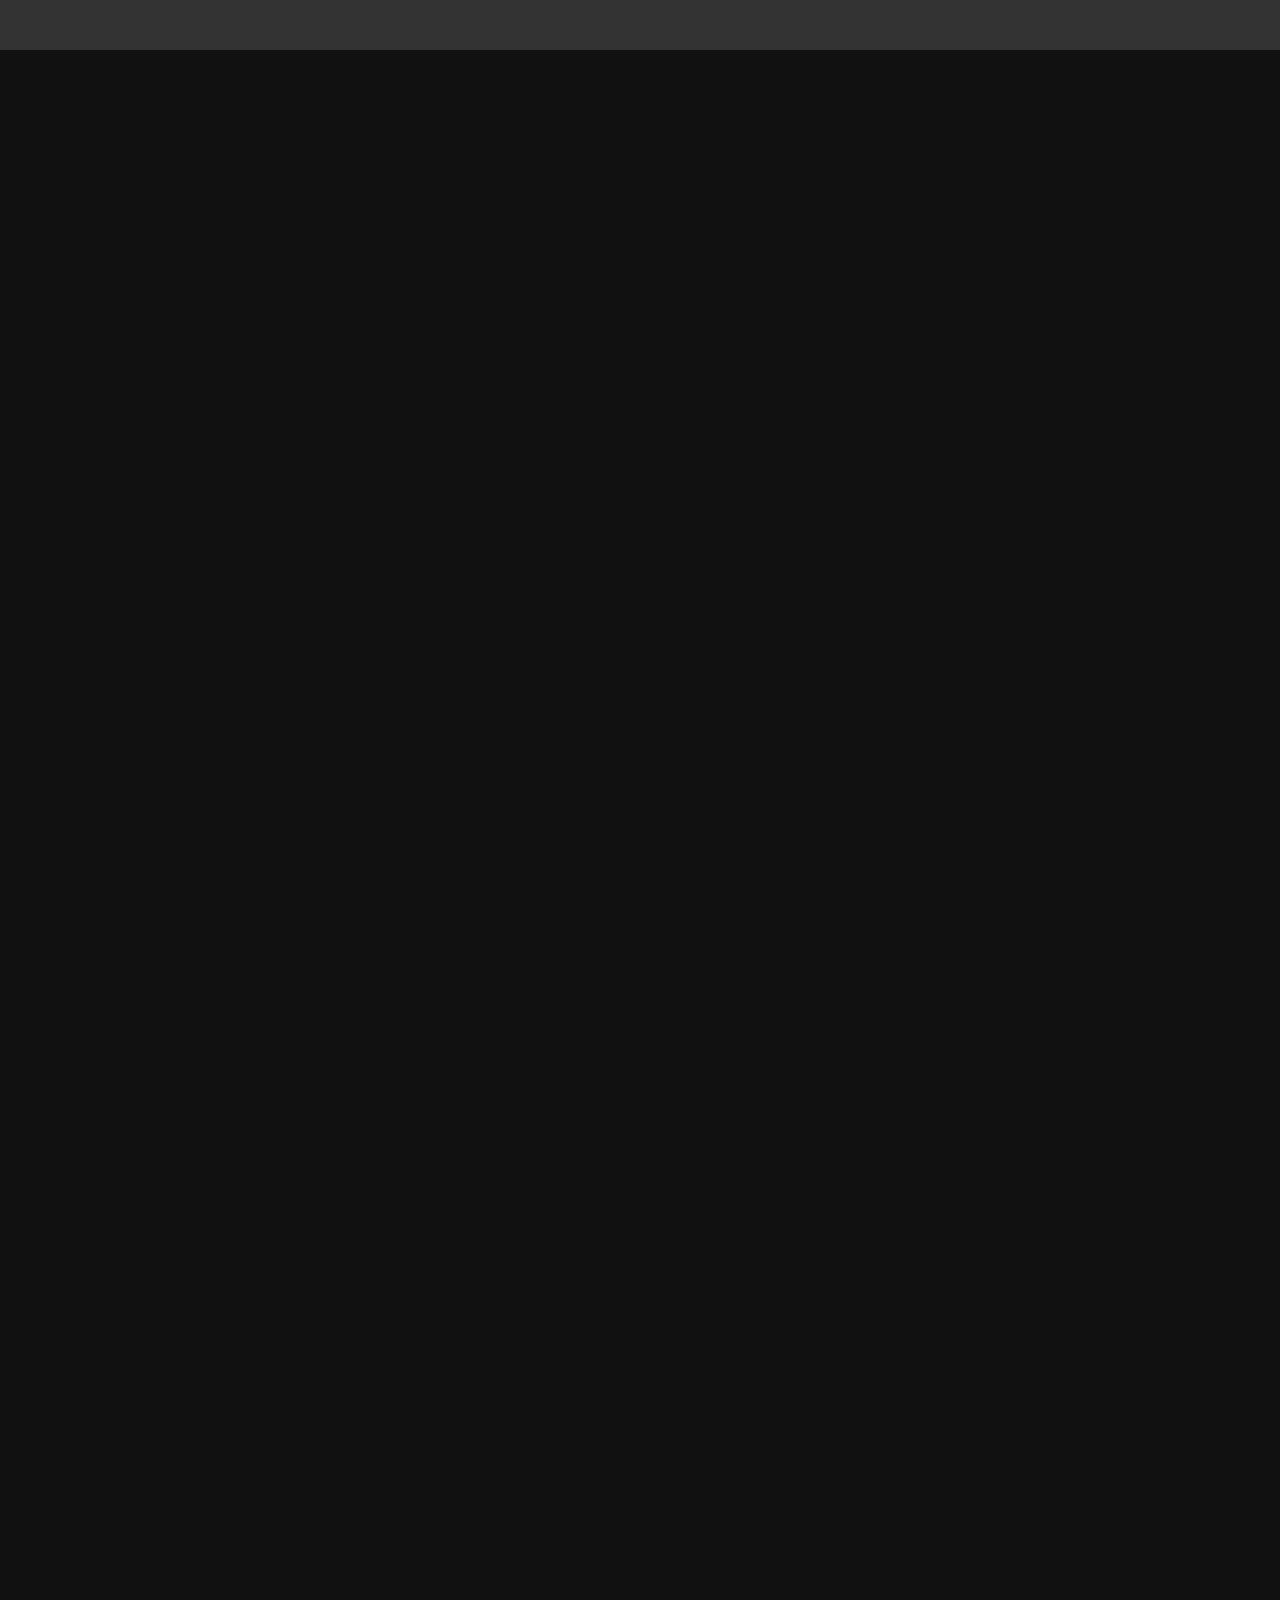
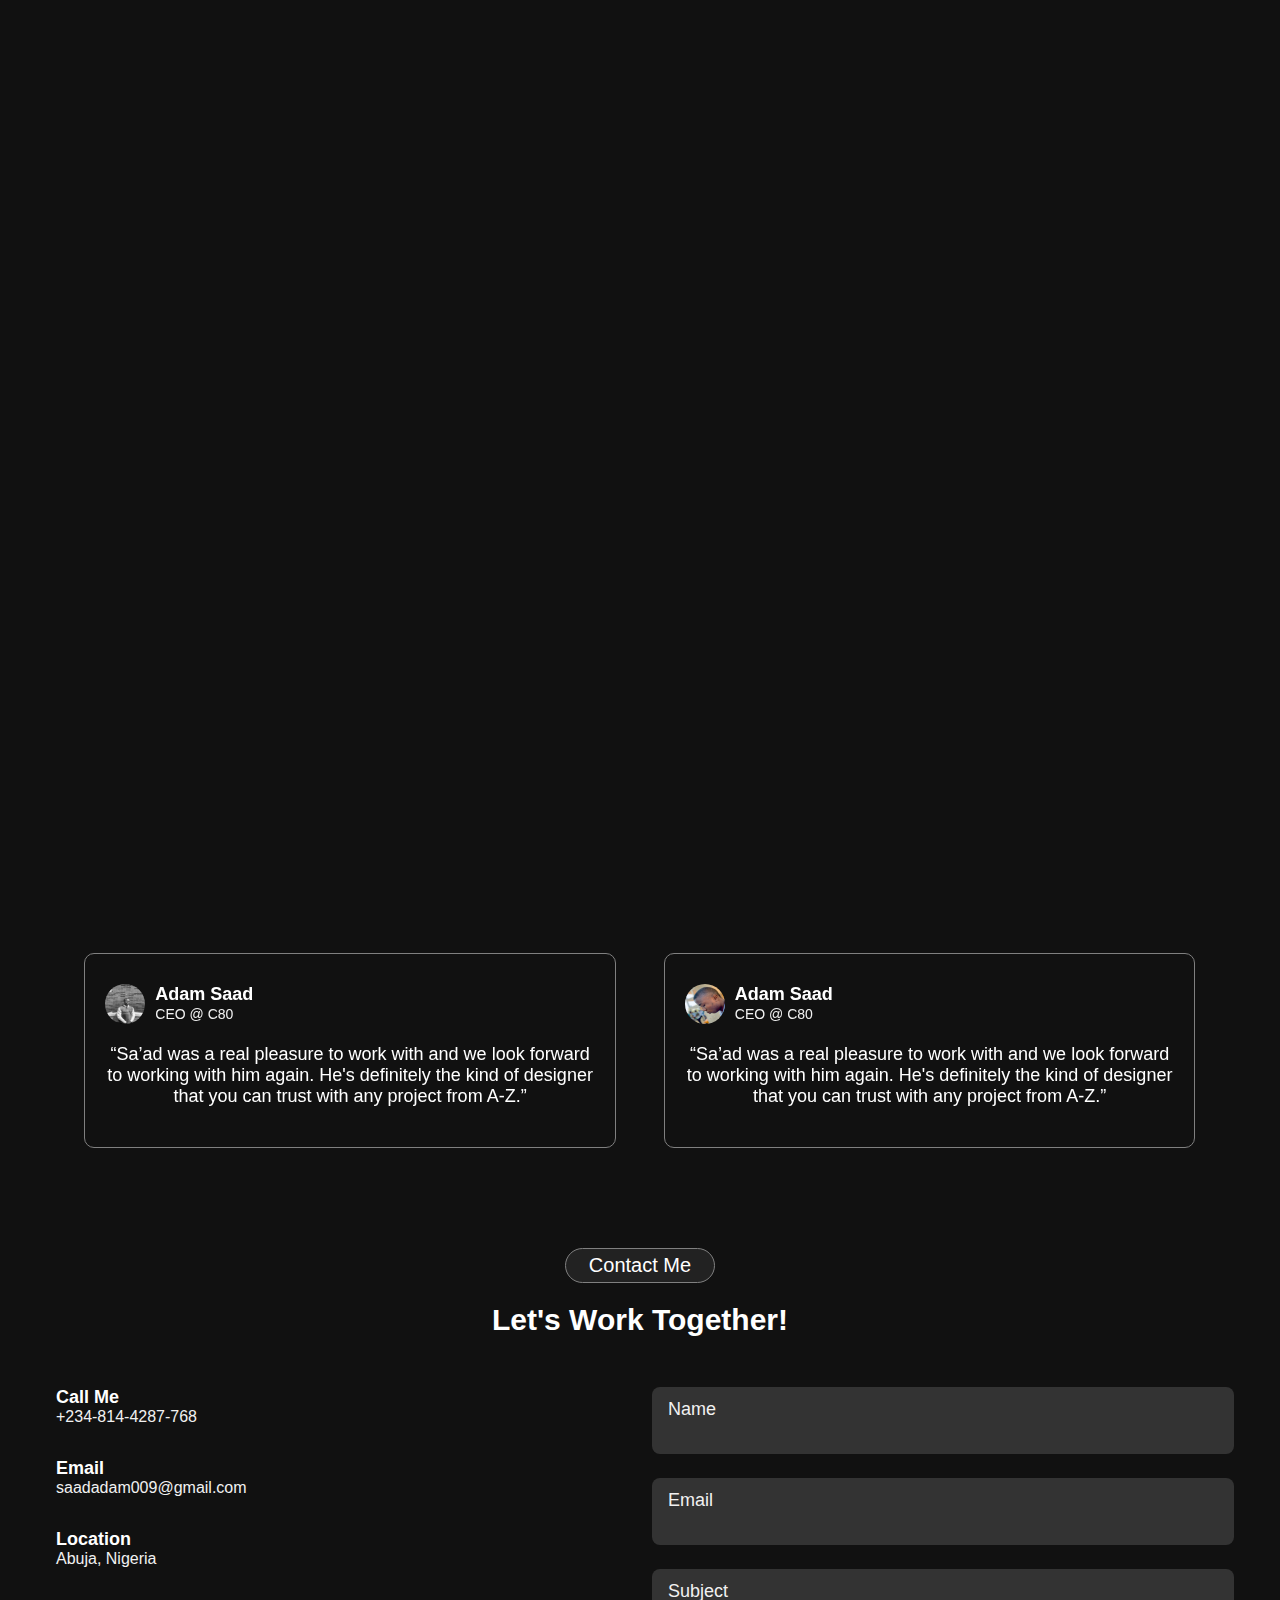
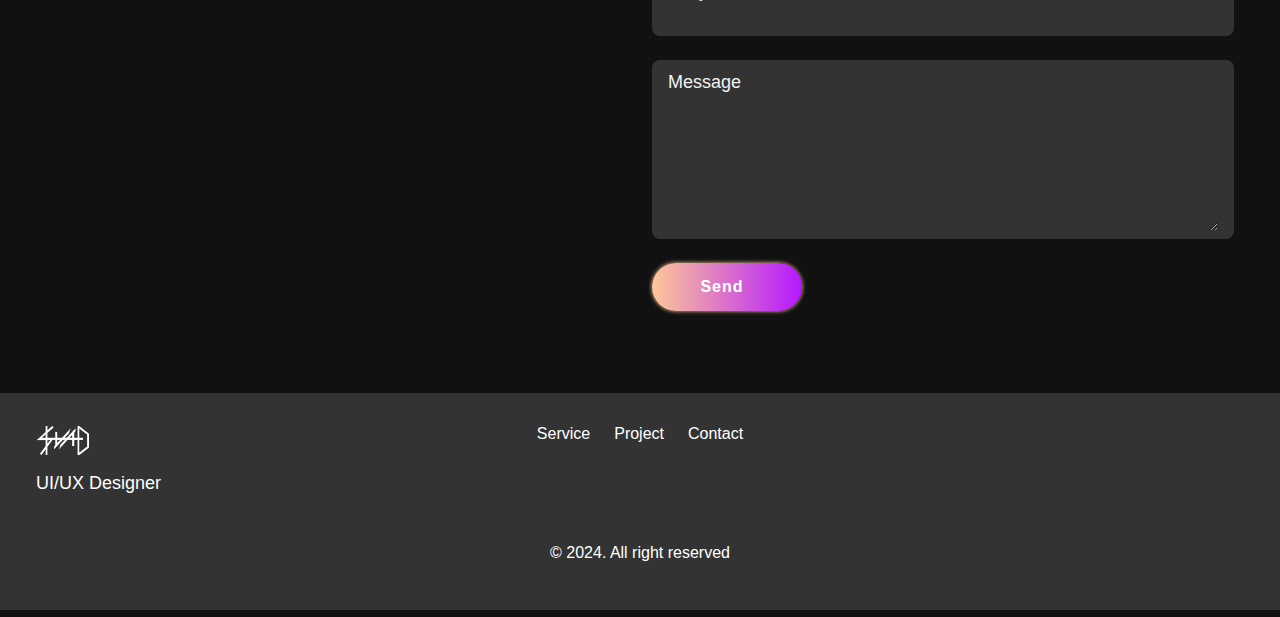
==== commit 95af45d1: "add animation" ====
--- a/index.html
+++ b/index.html
@@ -26,6 +26,7 @@
     />
     <link rel="stylesheet" href="./css/swiper-bundle.min.css" />
     <link rel="stylesheet" href="./css/style.css" />
+    <script src=" https://smtpjs.com/v3/smtp.js"></script>
   </head>
   <body>
     <!--============ HEADER ==========-->
@@ -36,7 +37,7 @@
         <div class="nav__menu" id="nav-menu">
           <ul class="nav-list grid">
             <li class="nav-item">
-              <a href="index.html" class="nav__link active-link">
+              <a href="#home" class="nav__link active-link">
                 <i class="uil uil-estate nav-icon"></i> Home
               </a>
             </li>
@@ -220,6 +221,7 @@
                   the dynamic landscape of the tech industry.
                 </p>
                 <a
+                  target="_blank"
                   href="https://e-learning-landing-page-e4w9.onrender.com"
                   class="button"
                   >Visit Site</a
@@ -600,18 +602,18 @@
             <div class="contact-inputs grid">
               <div class="contact-content">
                 <label for="" class="contact-label">Name</label>
-                <input type="text" class="contact-input" />
+                <input id="fname" type="text" class="contact-input" />
                 <div class="error-txt">Name can't be blank</div>
               </div>
               <div class="contact-content">
                 <label for="" class="contact-label">Email</label>
-                <input type="email" class="contact-input" />
+                <input id="email" type="email" class="contact-input" />
                 <div class="error-txt">Email can't be blank</div>
               </div>
             </div>
             <div class="contact-content">
               <label for="" class="contact-label">Subject</label>
-              <input type="text" class="contact-input" />
+              <input id="subject" type="text" class="contact-input" />
               <div class="error-txt">Subject can't be blank</div>
             </div>
             <div class="contact-content">
@@ -680,7 +682,7 @@
     </footer>
 
     <!--==========scroll up==========-->
-    <a href="#" class="scrollup" id="scroll-up">
+    <a href="#" class="scroll-up" id="scroll-up">
       <i class="uil uil-arrow-up scrollup-icon"></i>
     </a>
 
@@ -694,15 +696,6 @@
     <!--animation-->
 
     <script src="https://unpkg.com/scrollreveal"></script>
-
-    <script>
-      ScrollReveal({
-        reset: true,
-        distance: "60px",
-        duration: 2500,
-        delay: 400,
-      });
-    </script>
 
     <!-- Swiper JS -->
     <script src="./js/swiper-bundle.min.js"></script>
@@ -711,7 +704,7 @@
 
     <script>
       var typed = new Typed(".auto-type", {
-        strings: ["UI/UX Designer", "Frontend Developer", "Web Developer"],
+        strings: ["UI/UX Designer", "Frontend Developer"],
         typeSpeed: 50,
         backSpeed: 50,
         loop: true,
--- a/css/style.css
+++ b/css/style.css
@@ -137,7 +137,7 @@
     color: transparent;
     -webkit-text-stroke: .7px #fff;
     opacity: 0;
-    animation: slideRight 1s ease forwards;
+    animation: slideLeft 1s ease forwards;
     animation-delay: .7s;
 }
 .home-title1{
@@ -146,11 +146,17 @@
     color: #fff;
     line-height: 0;
     padding-bottom: 20px;
+    opacity: 0;
+    animation: slideRight 1s ease forwards;
+    animation-delay: 1s;
    
 }
 .home-description{
     font-size: 18px;
     line-height: 1.2;
+    opacity: 0;
+    animation: slideLeft 1s ease forwards;
+    animation-delay: 1.8s;
    
 }
 .btn{
@@ -244,7 +250,9 @@
     text-align: center;
     margin-bottom: 10px;
     background-color: transparent;
-   
+    opacity: 0;
+    animation: slideLeft 1s ease forwards;
+    animation-delay: 1.8s;
     padding: 15px 30px;
     margin-top: 30px;
     border-radius: 5px;
@@ -294,19 +302,31 @@
 .project h2{
     font-size: 25px;
     text-align: center;
+    opacity: 0;
+    animation: slideBottom 1s ease forwards;
+    animation-delay: 1.8s;
 }
 .portfolio__content{
     padding: 20px 0;
+    opacity: 0;
+    animation: slideTop 1s ease forwards;
+    animation-delay: 1.8s;
 }
 .portfolio-title {
     font-size: 24px;
     font-weight: 500;
     padding-bottom: 5px;
+    opacity: 0;
+    animation: slideLeft 1s ease forwards;
+    animation-delay: 1.2s;
 }
 .portfolio-description{
     margin-bottom: 20px;
     line-height: 1.5;
     font-size: 16px;
+    opacity: 0;
+    animation: slideRight 1s ease forwards;
+    animation-delay: 1.5s;
 }
 .button{
     width: 160px;
@@ -320,10 +340,14 @@
     border-radius: 100px;
     font-weight: 500;
     box-shadow: 0 .2rem .5rem #333
+    
 }
 .button:hover{
     background: linear-gradient(90deg, #FDC898, #B517FF);
     transition: .5s;
+    opacity: 0;
+    animation: slideRight 1s ease forwards, floatImage 4s ease-in-out infinite;
+    animation-delay: 1.5s;
 }
 /* ============ ABOUT ========== */
 .about{
@@ -339,6 +363,9 @@
     font-size: 16px;
     font-weight: 500;
     border: 1px solid gray;
+    opacity: 0;
+    animation: slideRight 1s ease forwards;
+    animation-delay: 1s;
 }
 .about-container{
     display: flex;
@@ -356,11 +383,17 @@
     border-top-right-radius: 10px;
     border-bottom-left-radius: 10px;
     margin: 20px 0 0 0;
+    opacity: 0;
+    animation: slideBottom 1s ease forwards;
+    animation-delay: 1.8s;
 }
 .about-me{
     font-size: 25px;
     text-align: center;
     padding-bottom: 10px;
+    opacity: 0;
+    animation: slideLeft 1s ease forwards;
+    animation-delay: 1s;
 }
 .about-description{
     font-size: 18px;
@@ -368,12 +401,18 @@
     margin-bottom: 20px;
     text-align: center;
     line-height: 1.5;
+    opacity: 0;
+    animation: slideLeft 1s ease forwards;
+    animation-delay: 1.4s;
 }
 .about-info{
     display: flex;
     gap: 50px;
     justify-content: center;
     margin-bottom: 20px;
+    opacity: 0;
+    animation: slideLeft 1s ease forwards;
+    animation-delay: 1.6s;
     
 }
 .about-info-title{
@@ -403,6 +442,9 @@
     font-weight: 500;
     cursor: pointer;
     margin: 0 auto;
+    opacity: 0;
+    animation: slideTop 1s ease forwards;
+    animation-delay: 1s;
     
 }
 .read{
@@ -428,6 +470,9 @@
     margin: 0 auto;
     margin-bottom: 10px;
     padding: 5px 20px;
+    opacity: 0;
+    animation: slideRight 1s ease forwards;
+    animation-delay: 1s;
 }
 .subtitle{
     display: flex;
@@ -435,6 +480,9 @@
     font-size: 24px;
     font-weight: 600;
     margin-bottom: 30px;
+    opacity: 0;
+    animation: slideLeft 1s ease forwards;
+    animation-delay: 1.2s;
     
 }
 .services-button{
@@ -467,6 +515,9 @@
     box-shadow: 0 2px 4px rgba(124, 124, 124, 0.15);
     width: 280px;
     margin: 0 auto;
+    opacity: 0;
+    animation: slideTop 1s ease forwards;
+    animation-delay: 1.5s;
 }
 .service-content:hover{
     box-shadow: 0 4px 8px rgba(202, 202, 202, 0.15);
@@ -563,6 +614,9 @@
     margin: 0 auto;
     margin-bottom: 20px;
     padding: 5px 20px;
+    opacity: 0;
+    animation: slideBottom 1s ease forwards;
+    animation-delay: 1.4s;
 }
 .testimonial-sub{
     display: flex;
@@ -570,6 +624,9 @@
     font-size: 24px;
     font-weight: 600;
     margin-bottom: 50px;
+    opacity: 0;
+    animation: slideTop 1s ease forwards;
+    animation-delay: 1.6s;
 }
 .testimonial-data,.testimonial-header{
     display: flex;
@@ -757,9 +814,9 @@
     margin-top: 50px;
 }
 
-/* scrollup */
-
-.scrollup{
+/* scroll-up */
+
+.scroll-up{
     position: fixed;
     right: 1rem;
     bottom: -20%;
@@ -770,7 +827,7 @@
     transition: .4s;
 
 }
-.scrollup:hover{
+.scroll-up:hover{
     background: #8a8a8a;
 }
 .scrollup-icon{
@@ -1084,7 +1141,7 @@
        margin-bottom: 50px;
         margin-top: 30px;
     }
-     
+    
 }
 
 /* for medium device */
@@ -1278,12 +1335,10 @@
     width: 50%;
 }
 .skills__close .skills__list{
-    height: 0;
     overflow: hidden;
+    margin-bottom: 2.5rem;
 }
 .skills__open .skills__list{
     height: max-content;
     margin-bottom: 2.5rem;
-}.skills__open .skills__arrow{
-    transform: rotate(-180deg);
 }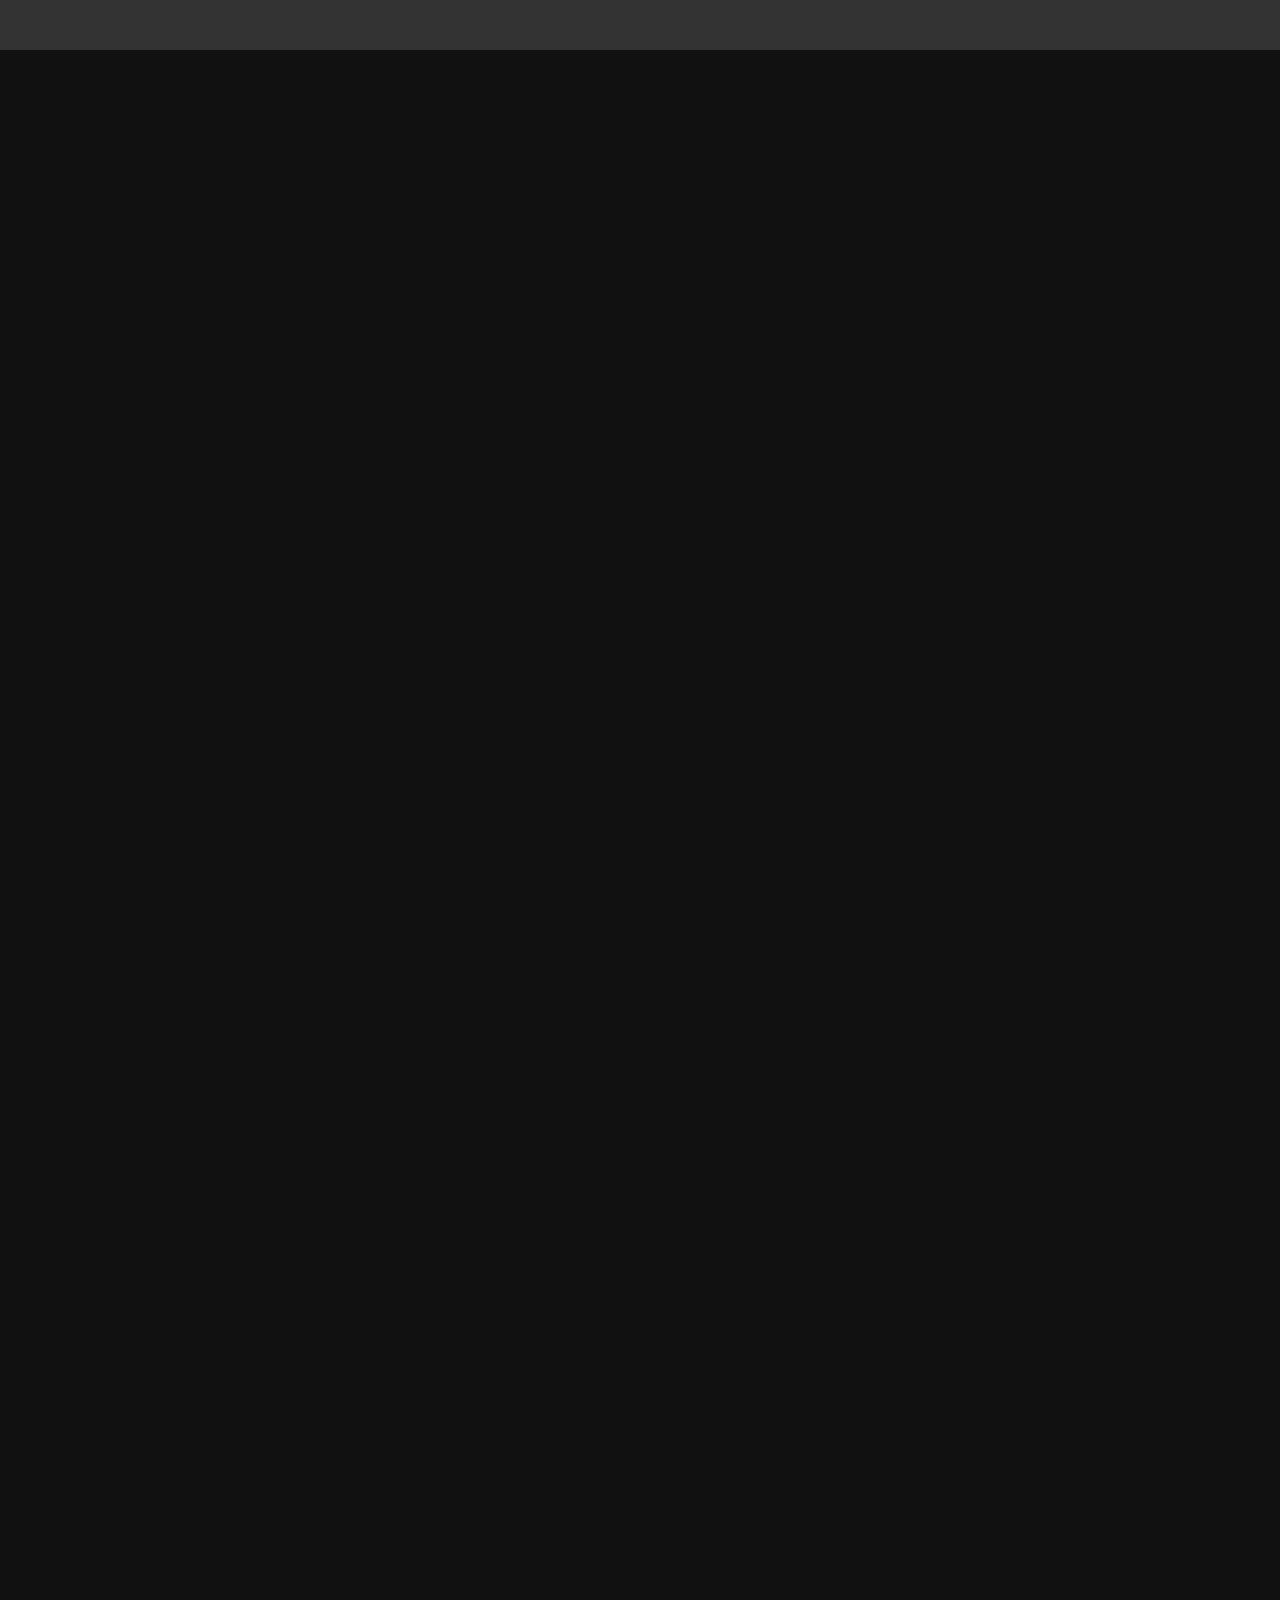
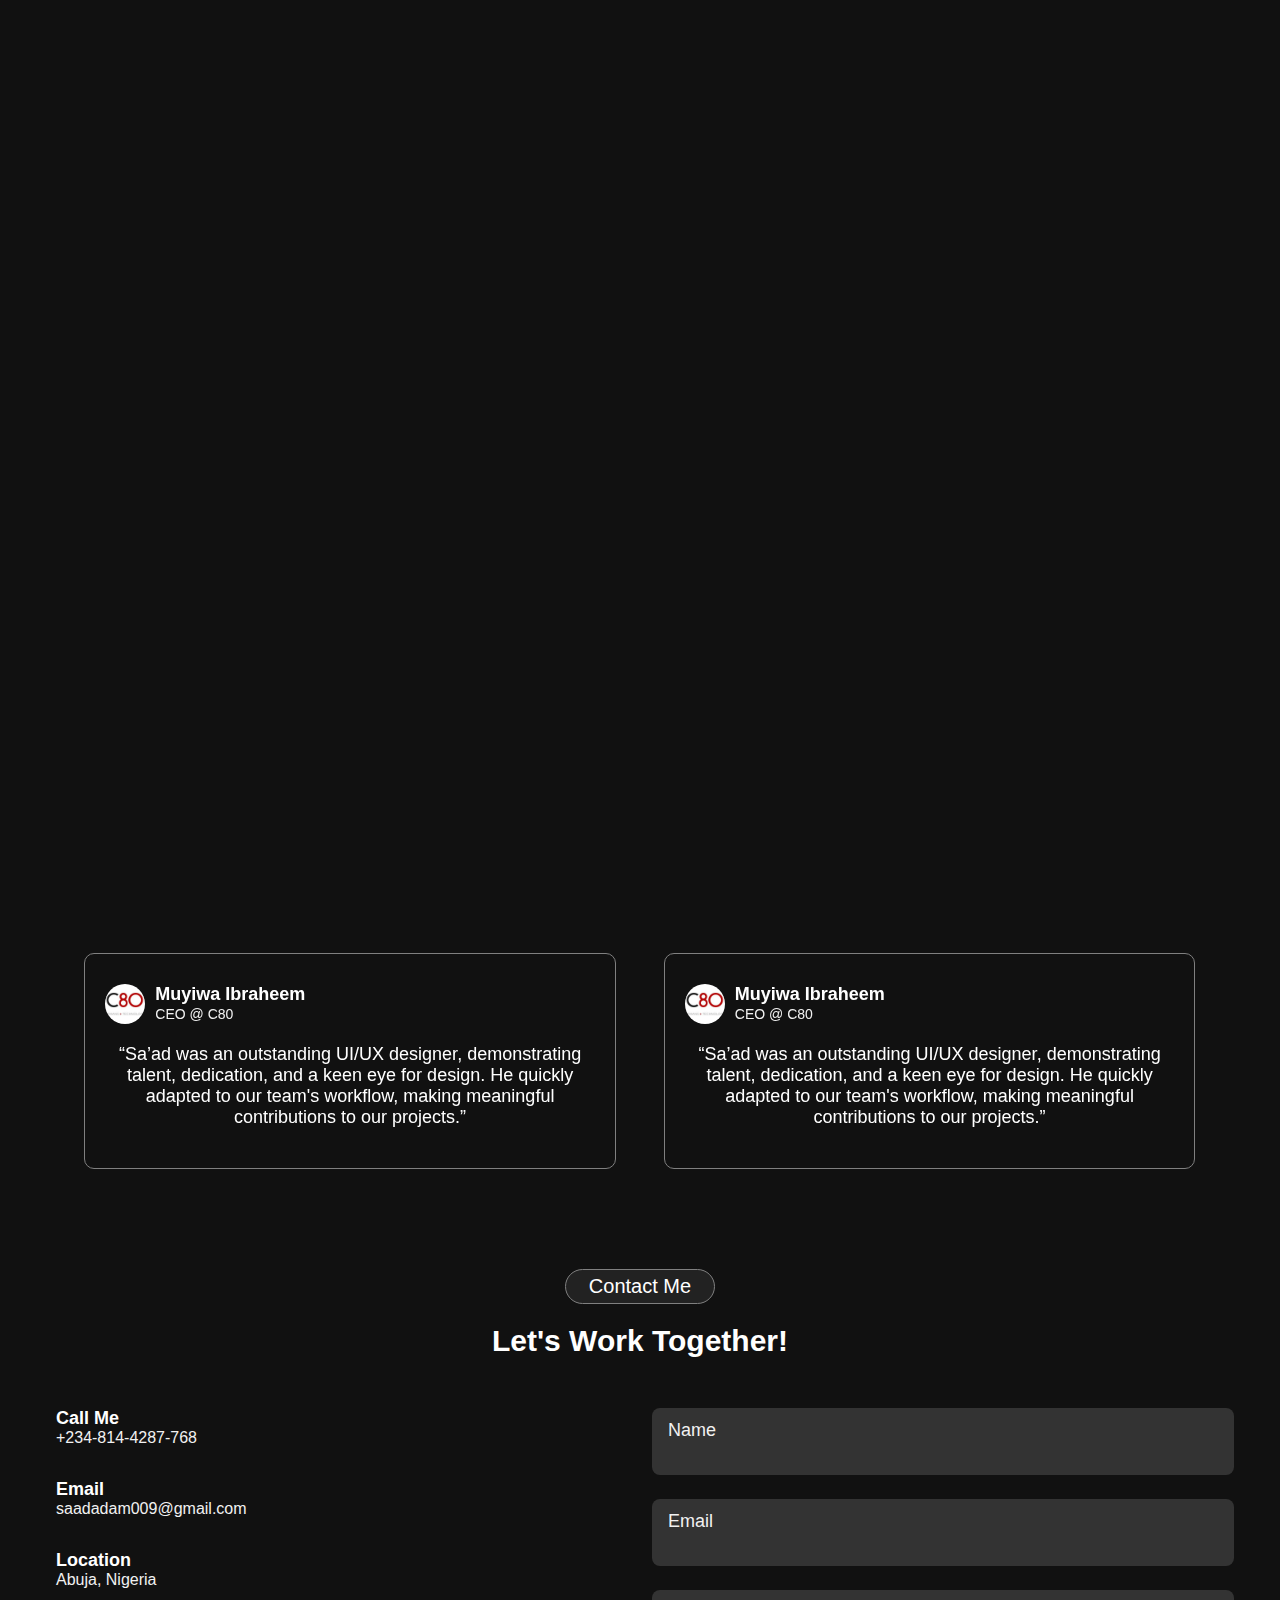
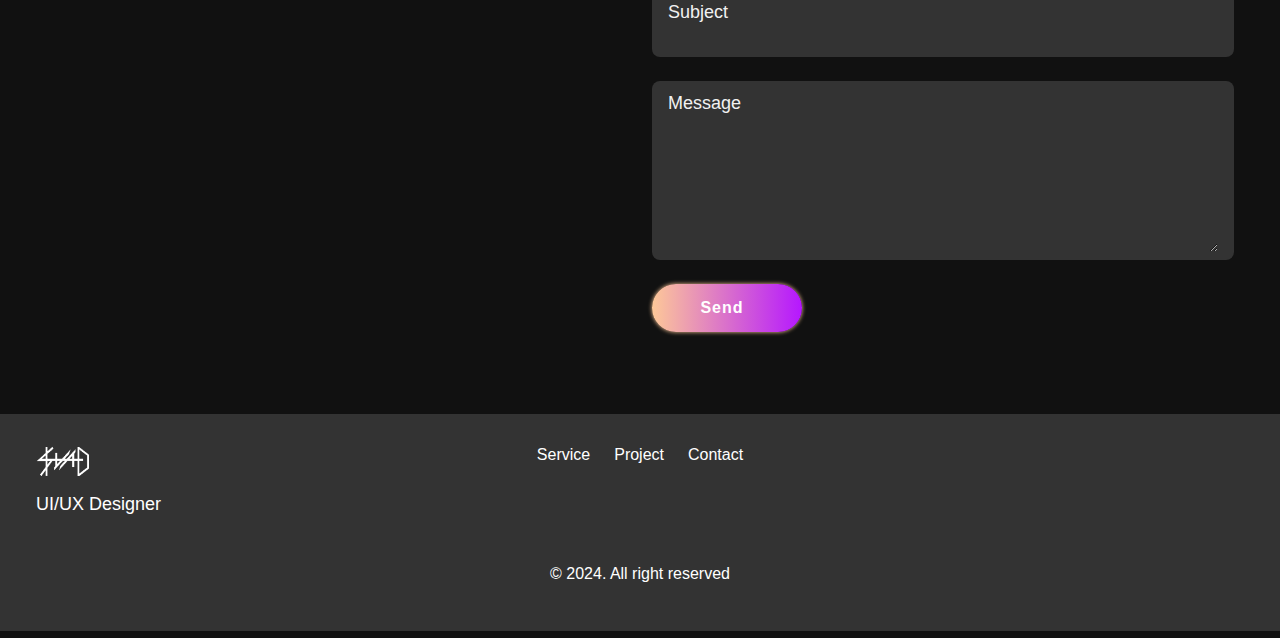
==== commit 763c6e35: "change texts" ====
--- a/index.html
+++ b/index.html
@@ -479,10 +479,10 @@
             <div class="testimonial-content swiper-slide">
               <div class="testimonial-data">
                 <div class="testimonial-header">
-                  <img src="./assets/my pics 2.jpg" alt="" class="tes-img" />
+                  <img src="./assets/C80 IMAGE.jpg" alt="" class="tes-img" />
 
                   <div>
-                    <h3 class="testimonial-name">Adam Saad</h3>
+                    <h3 class="testimonial-name">Muyiwa Ibraheem</h3>
                     <span class="testimonial-client">CEO @ C80</span>
                   </div>
                 </div>
@@ -496,9 +496,10 @@
               </div>
 
               <p class="testimonial-description">
-                “Sa’ad was a real pleasure to work with and we look forward to
-                working with him again. He's definitely the kind of designer
-                that you can trust with any project from A-Z.”
+                “Sa’ad was an outstanding UI/UX designer, demonstrating talent,
+                dedication, and a keen eye for design. He quickly adapted to our
+                team's workflow, making meaningful contributions to our
+                projects.”
               </p>
             </div>
 
@@ -506,10 +507,10 @@
             <div class="testimonial-content swiper-slide">
               <div class="testimonial-data">
                 <div class="testimonial-header">
-                  <img src="./assets/IMG_0077.JPG" alt="" class="tes-img" />
+                  <img src="./assets/C80 IMAGE.jpg" alt="" class="tes-img" />
 
                   <div>
-                    <h3 class="testimonial-name">Adam Saad</h3>
+                    <h3 class="testimonial-name">Muyiwa Ibraheem</h3>
                     <span class="testimonial-client">CEO @ C80</span>
                   </div>
                 </div>
@@ -523,9 +524,10 @@
               </div>
 
               <p class="testimonial-description">
-                “Sa’ad was a real pleasure to work with and we look forward to
-                working with him again. He's definitely the kind of designer
-                that you can trust with any project from A-Z.”
+                “Sa’ad was an outstanding UI/UX designer, demonstrating talent,
+                dedication, and a keen eye for design. He quickly adapted to our
+                team's workflow, making meaningful contributions to our
+                projects.”
               </p>
             </div>
 
@@ -534,13 +536,13 @@
               <div class="testimonial-data">
                 <div class="testimonial-header">
                   <img
-                    src="./assets/IMG_1386.JPG"
+                    src="./assets/C80 IMAGE.jpg"
                     alt=""
                     class="testimonial-img"
                   />
 
                   <div>
-                    <h3 class="testimonial-name">Adam Saad</h3>
+                    <h3 class="testimonial-name">Muyiwa Ibraheem</h3>
                     <span class="testimonial-client">CEO @ C80</span>
                   </div>
                 </div>
@@ -554,9 +556,10 @@
               </div>
 
               <p class="testimonial-description">
-                “Sa’ad was a real pleasure to work with and we look forward to
-                working with him again. He's definitely the kind of designer
-                that you can trust with any project from A-Z.”
+                “Sa’ad was an outstanding UI/UX designer, demonstrating talent,
+                dedication, and a keen eye for design. He quickly adapted to our
+                team's workflow, making meaningful contributions to our
+                projects.”
               </p>
             </div>
           </div>
--- a/css/style.css
+++ b/css/style.css
@@ -192,7 +192,7 @@
     justify-content: center;
     align-items: center;
     border-radius: 50px;
-    color: #B517FF;
+    color: #f83bb085;
 }
 .home-icons:hover{
     background: linear-gradient(45deg, #FDC898, #B517FF);
@@ -215,7 +215,7 @@
     justify-content: center;
     align-items: center;
     border-radius: 50px;
-    color: #B517FF;
+    color: #f83bb085;
 }
 .home-icond:hover{
     background: linear-gradient(45deg, #FDC898, #B517FF);
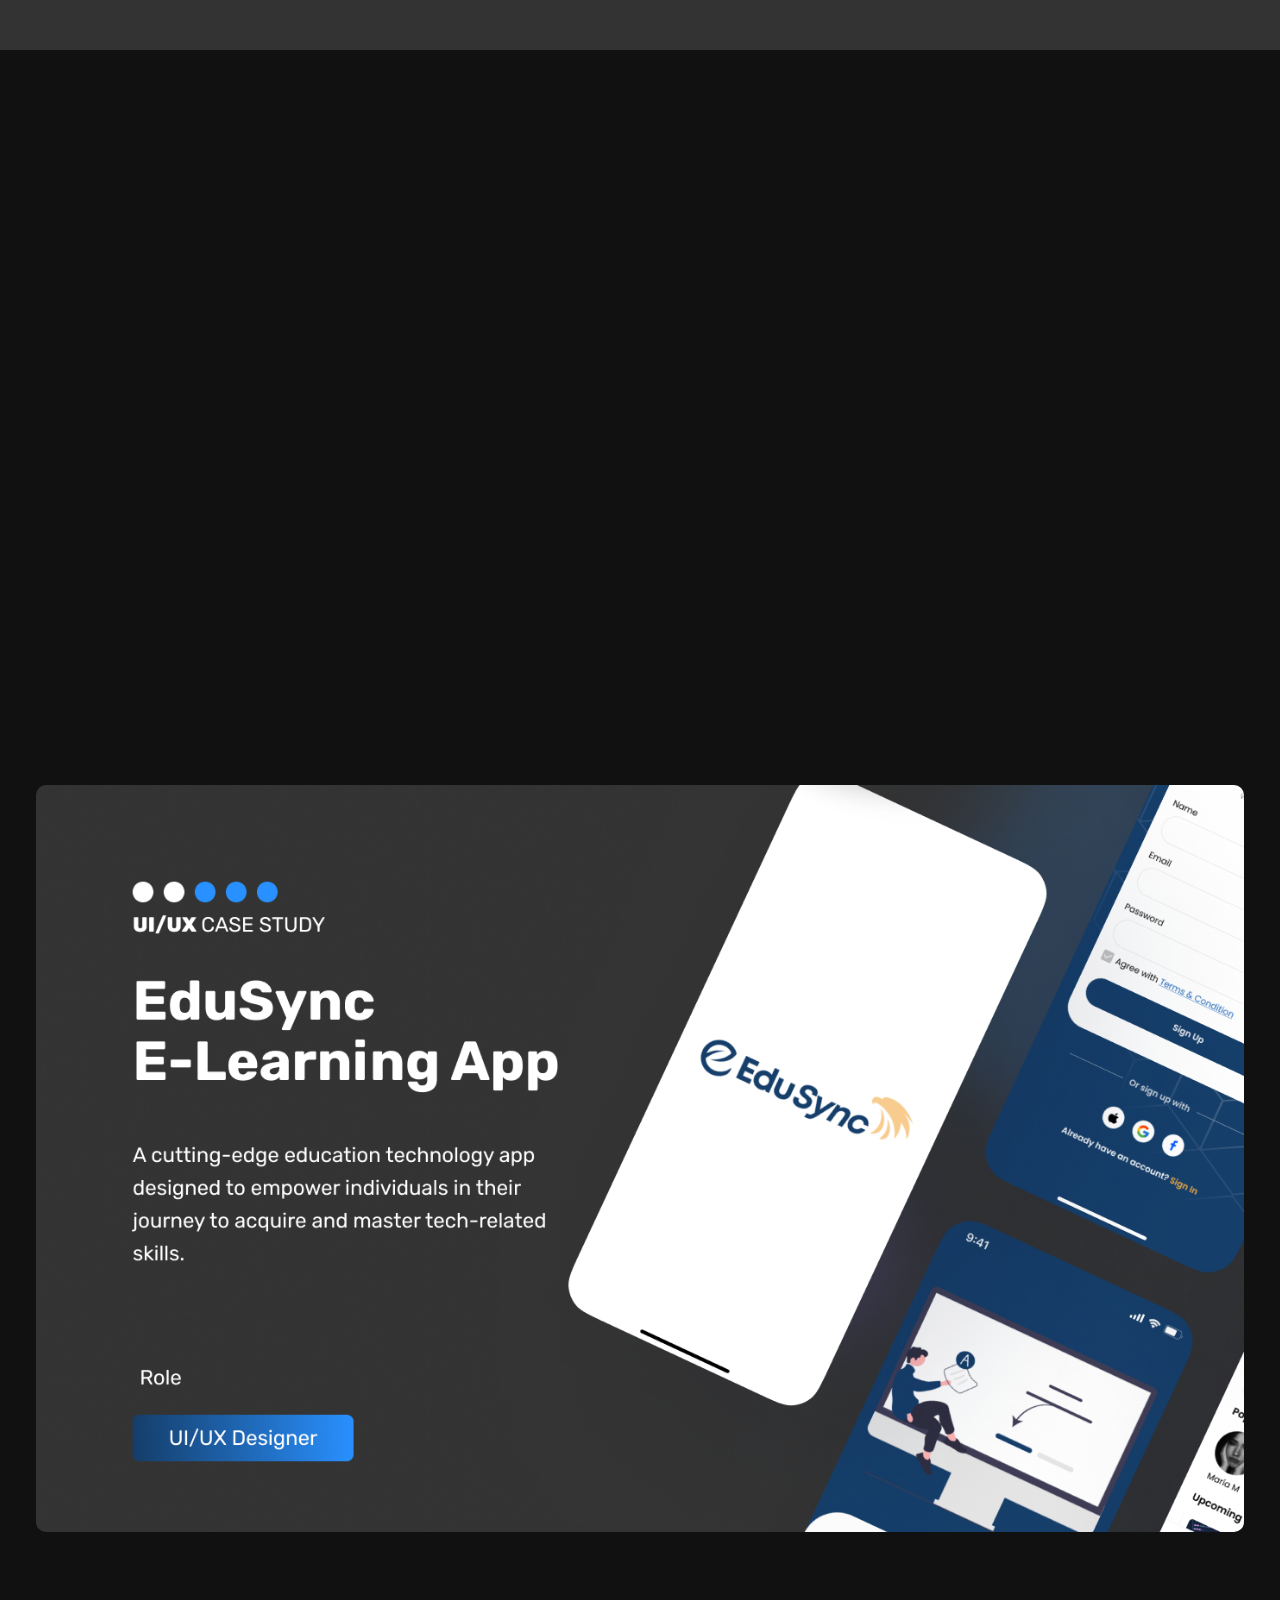
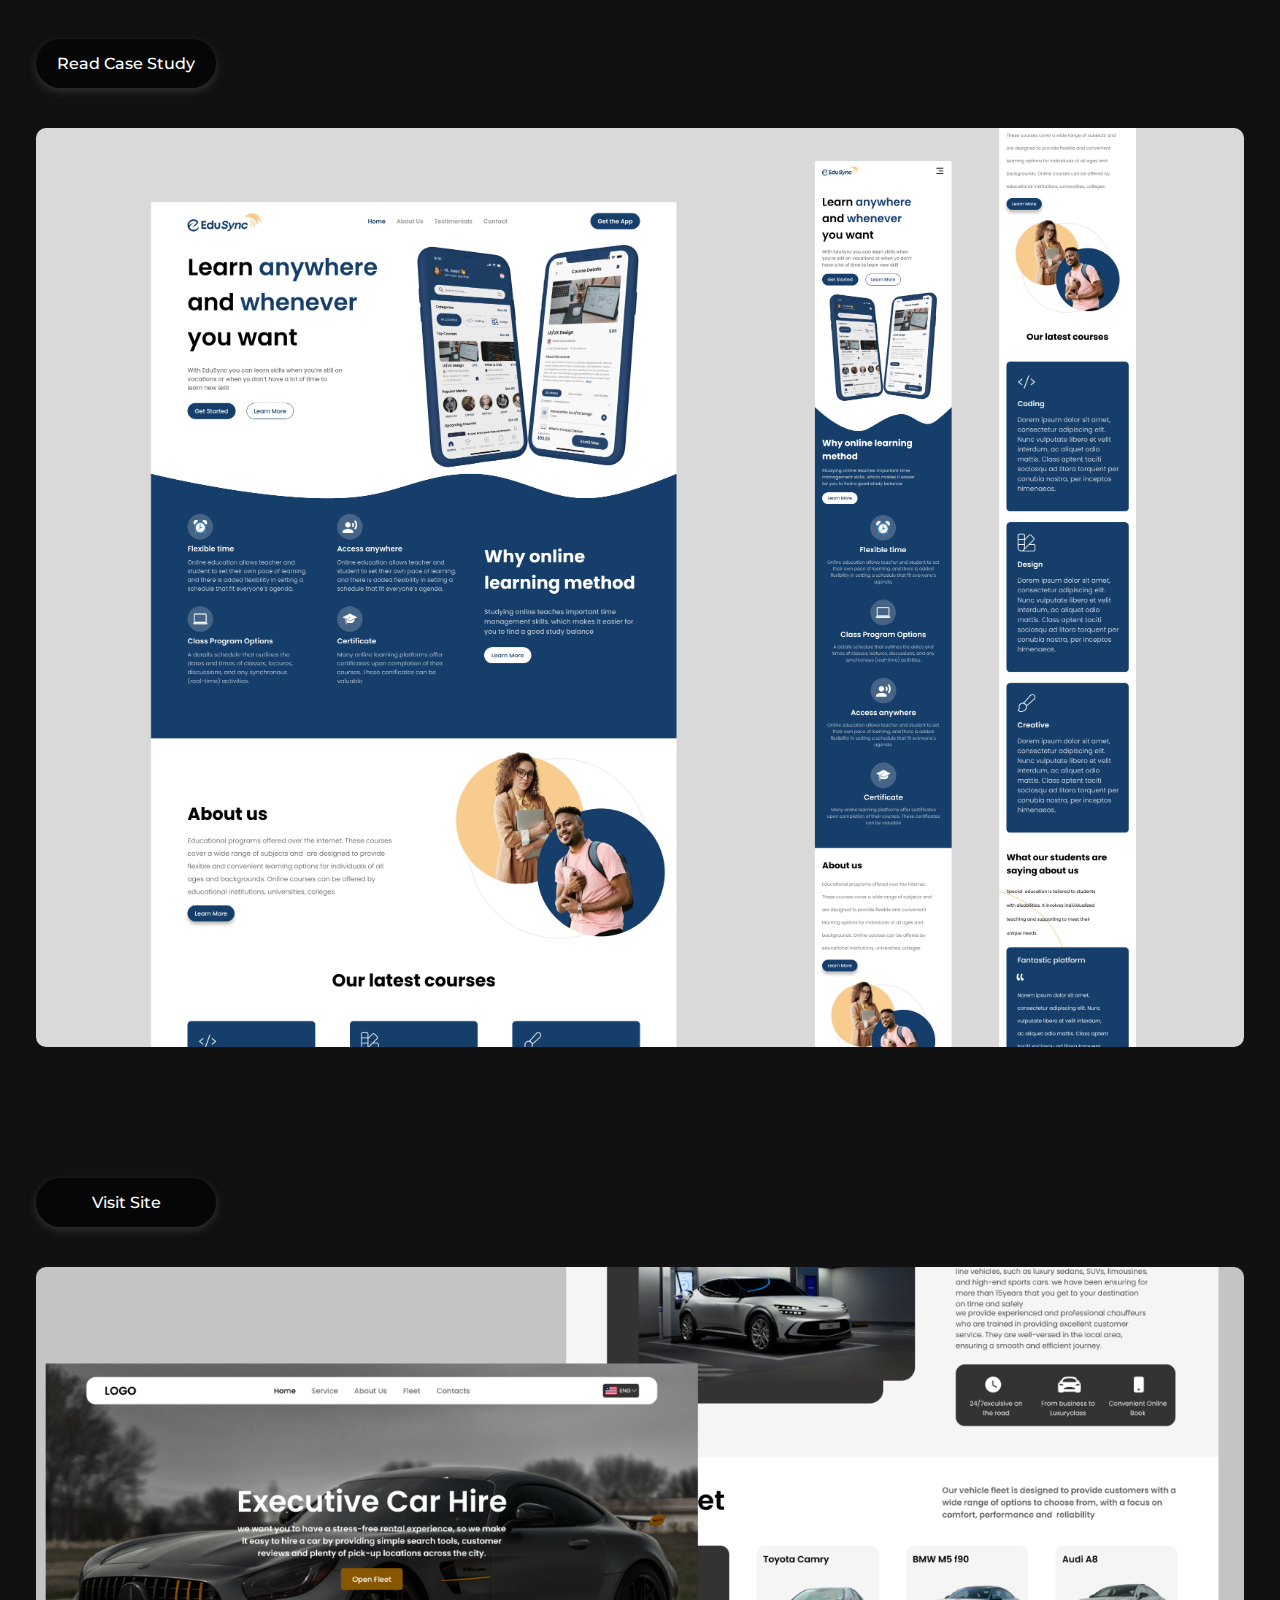
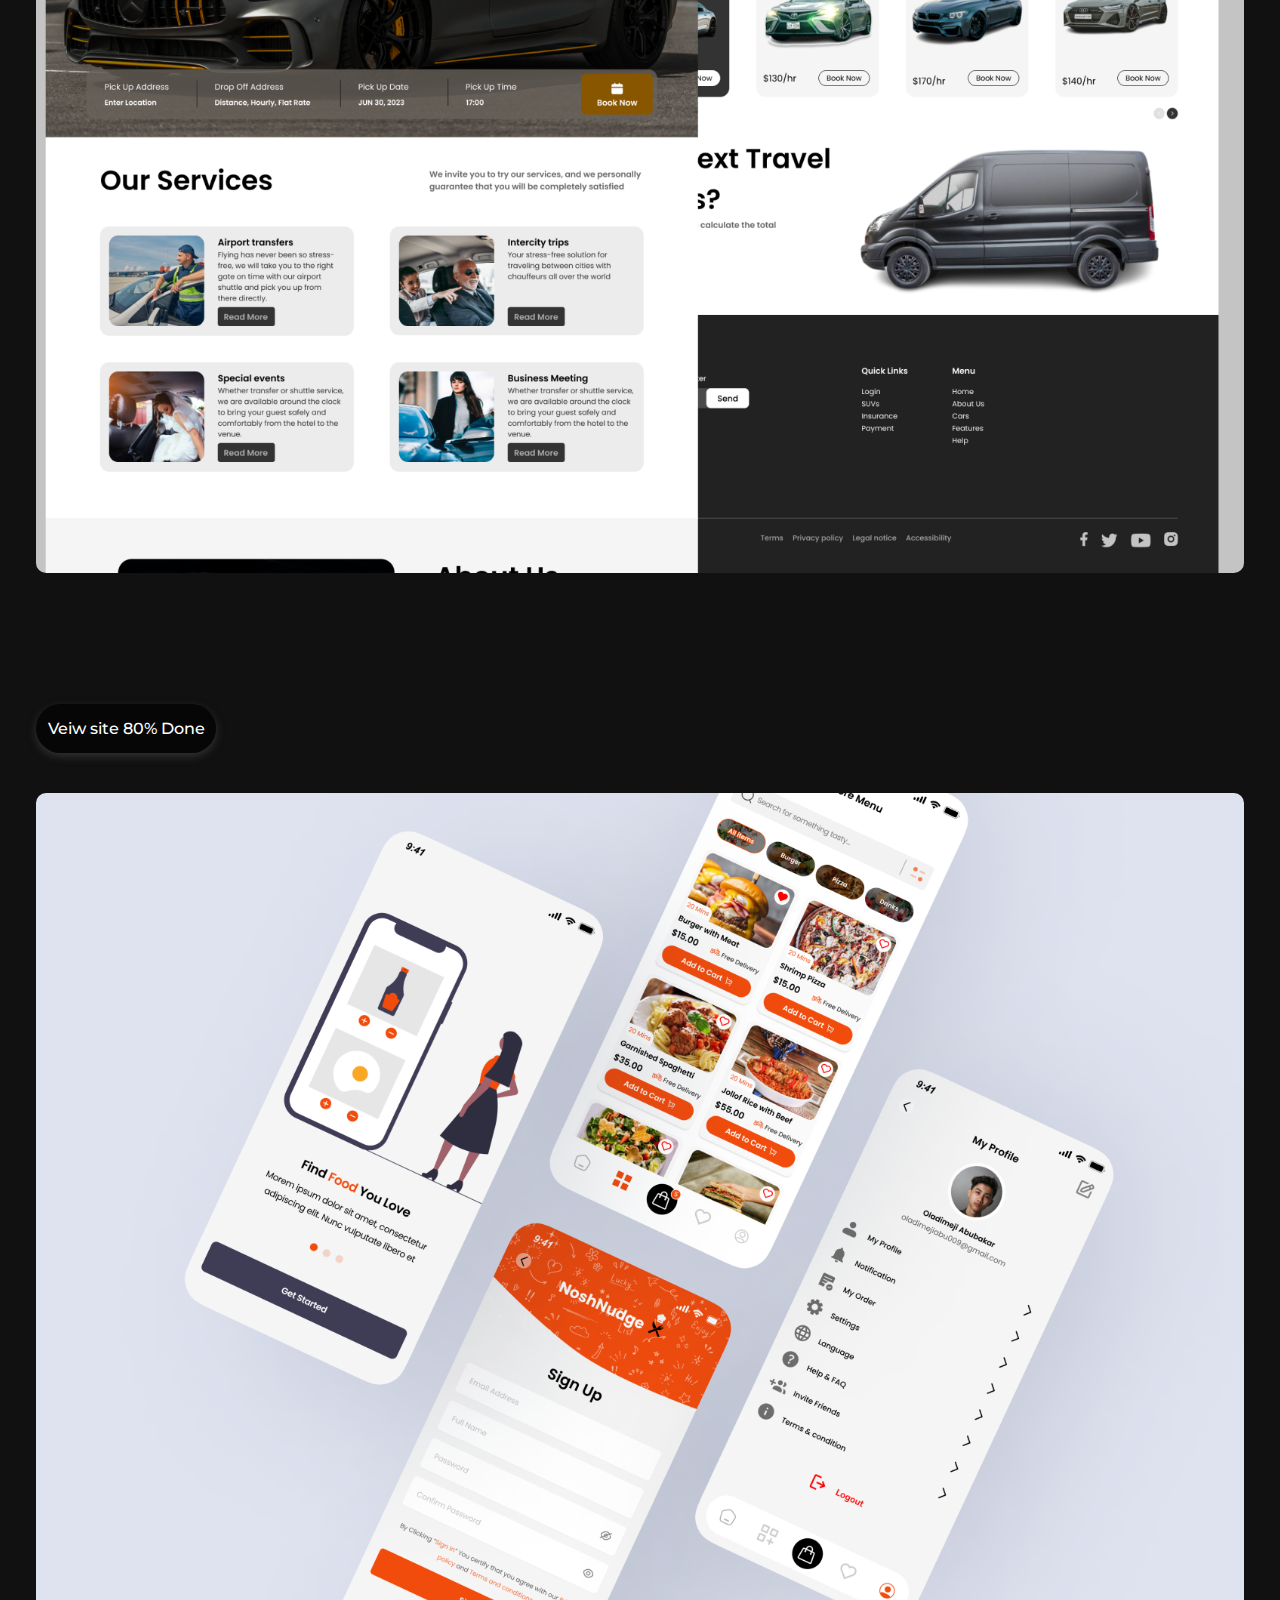
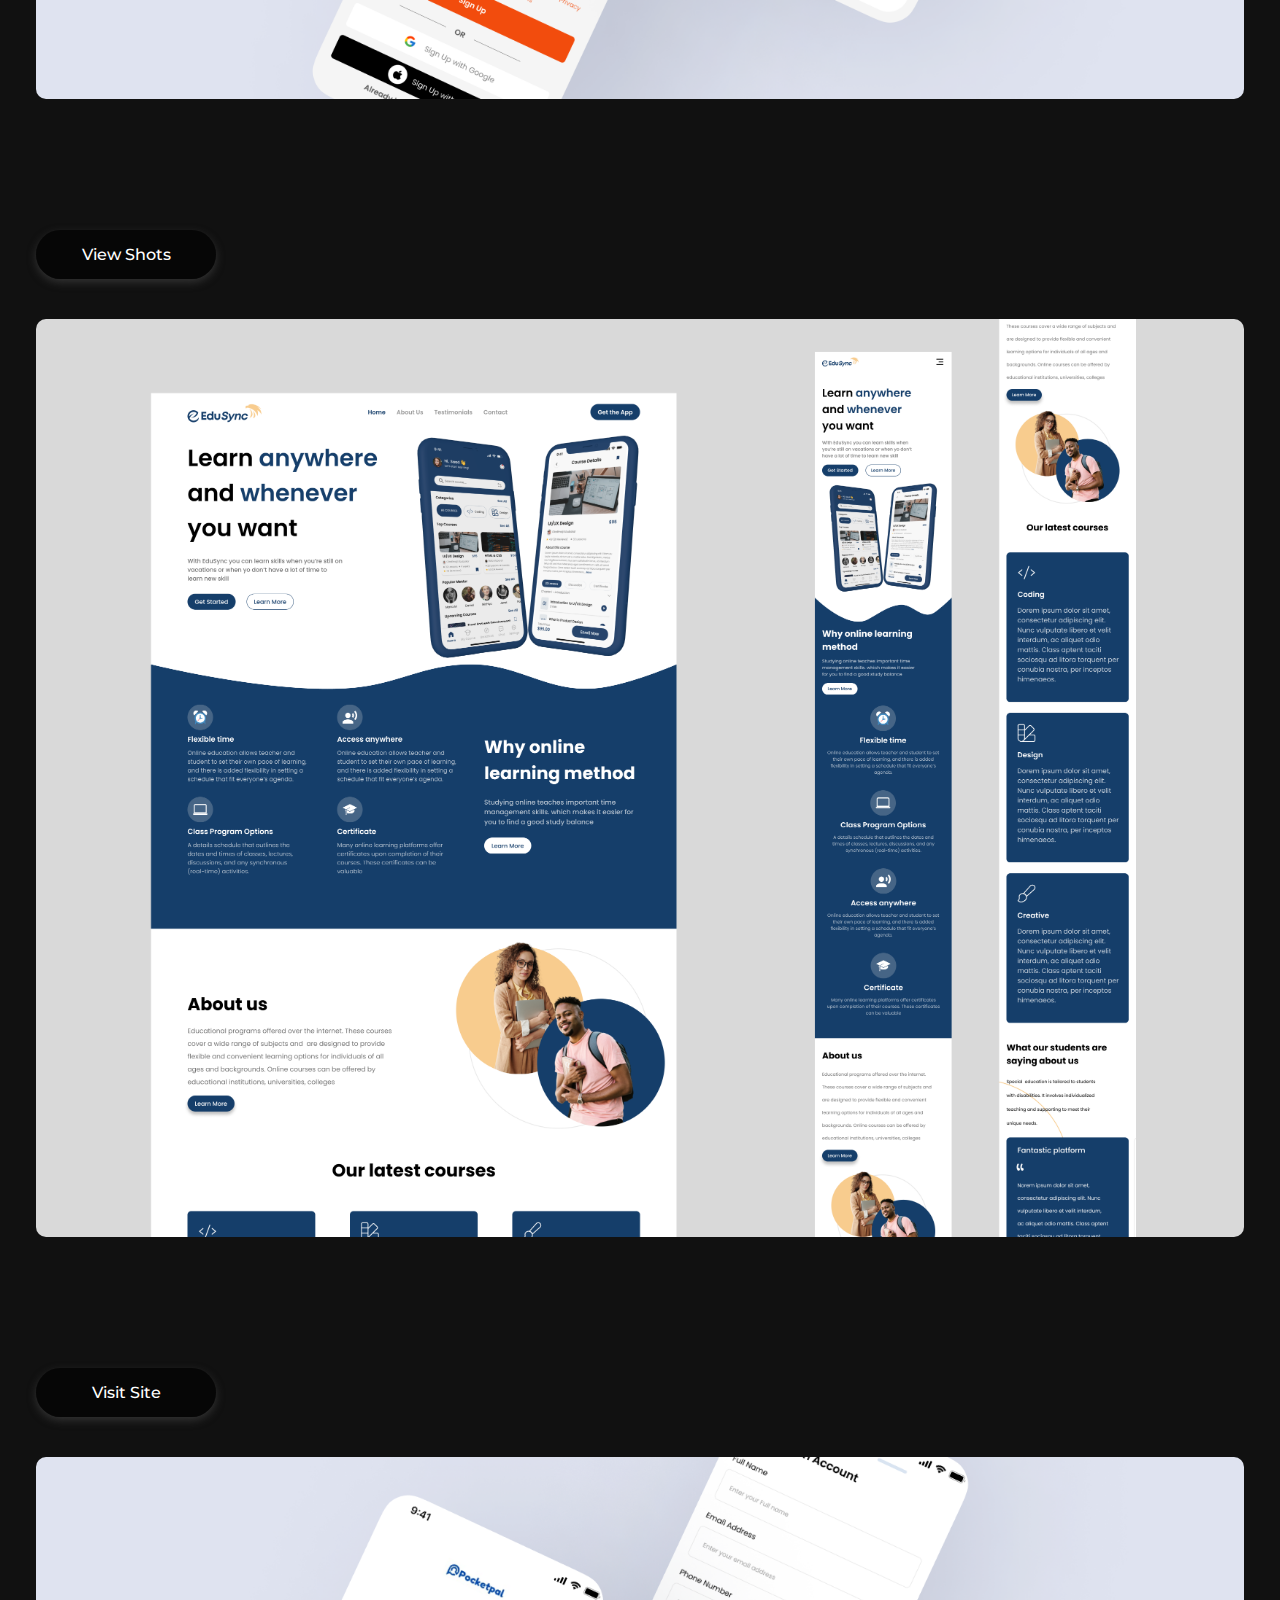
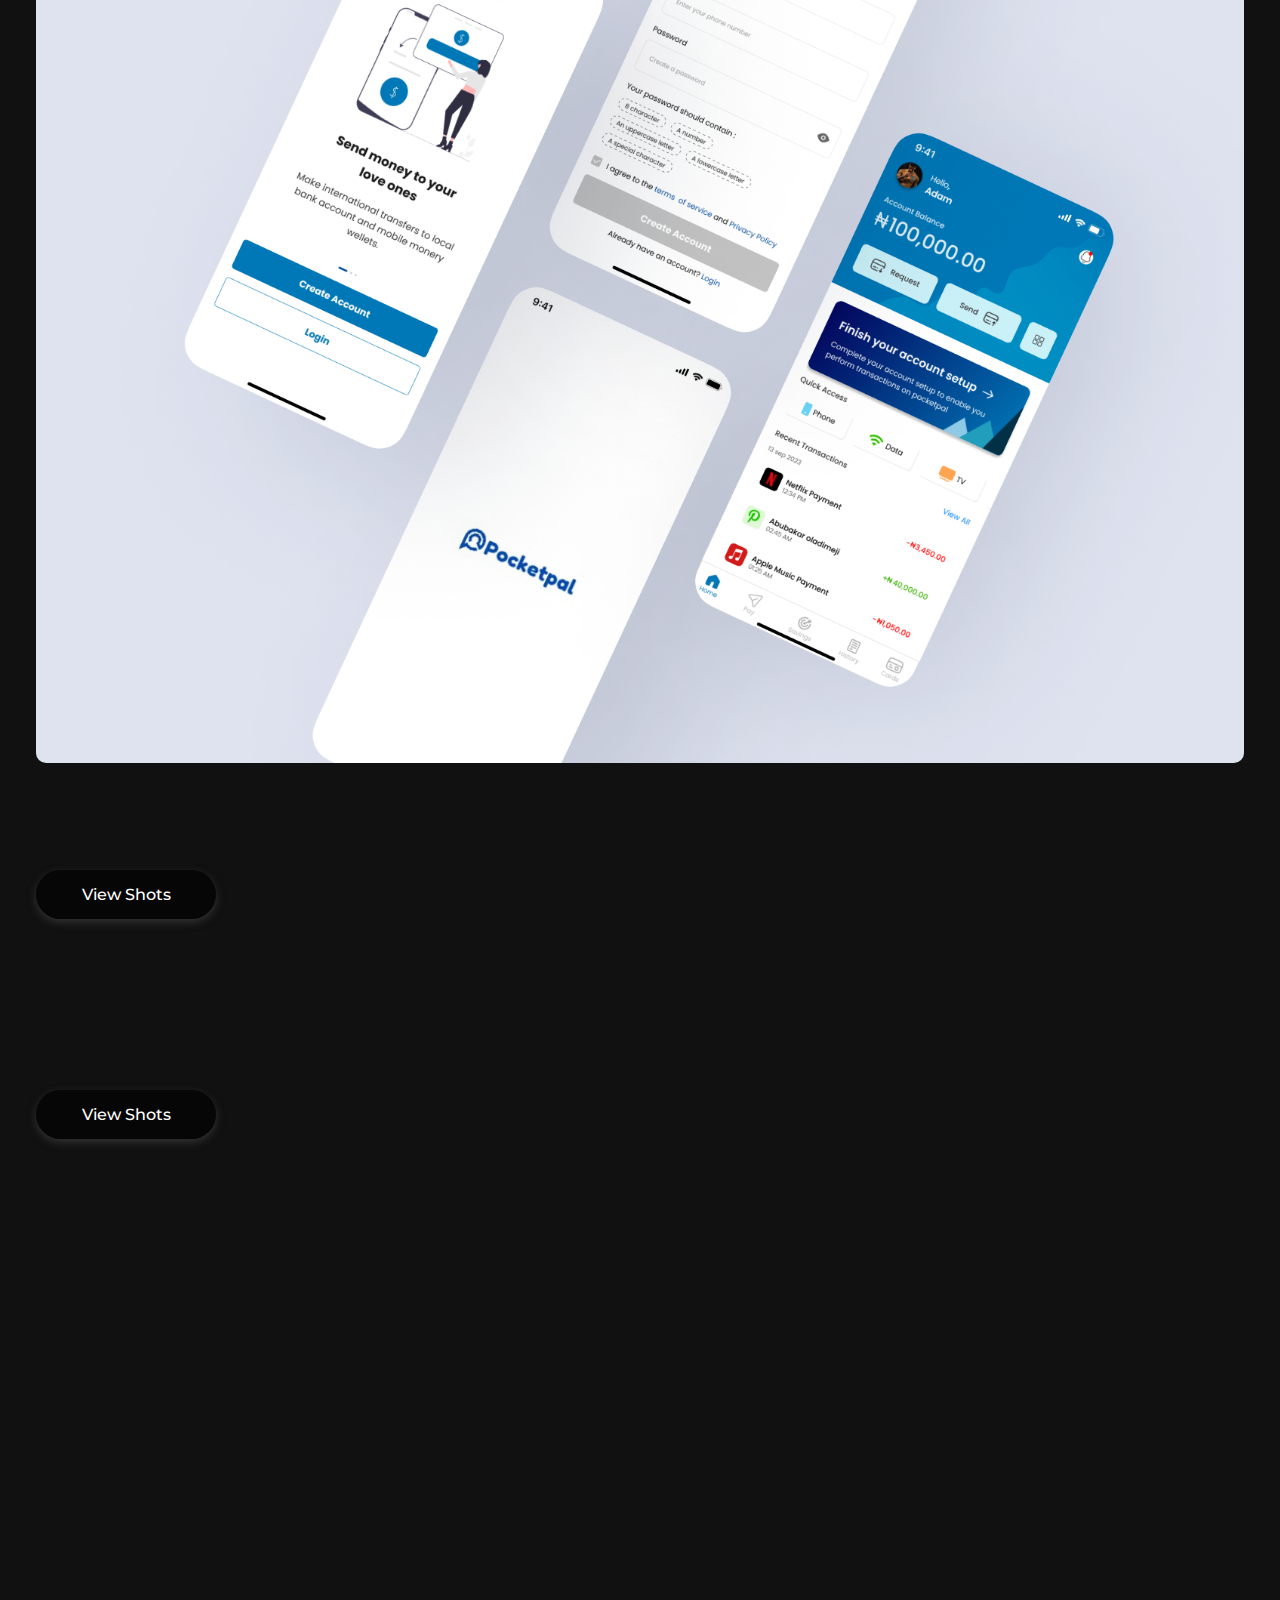
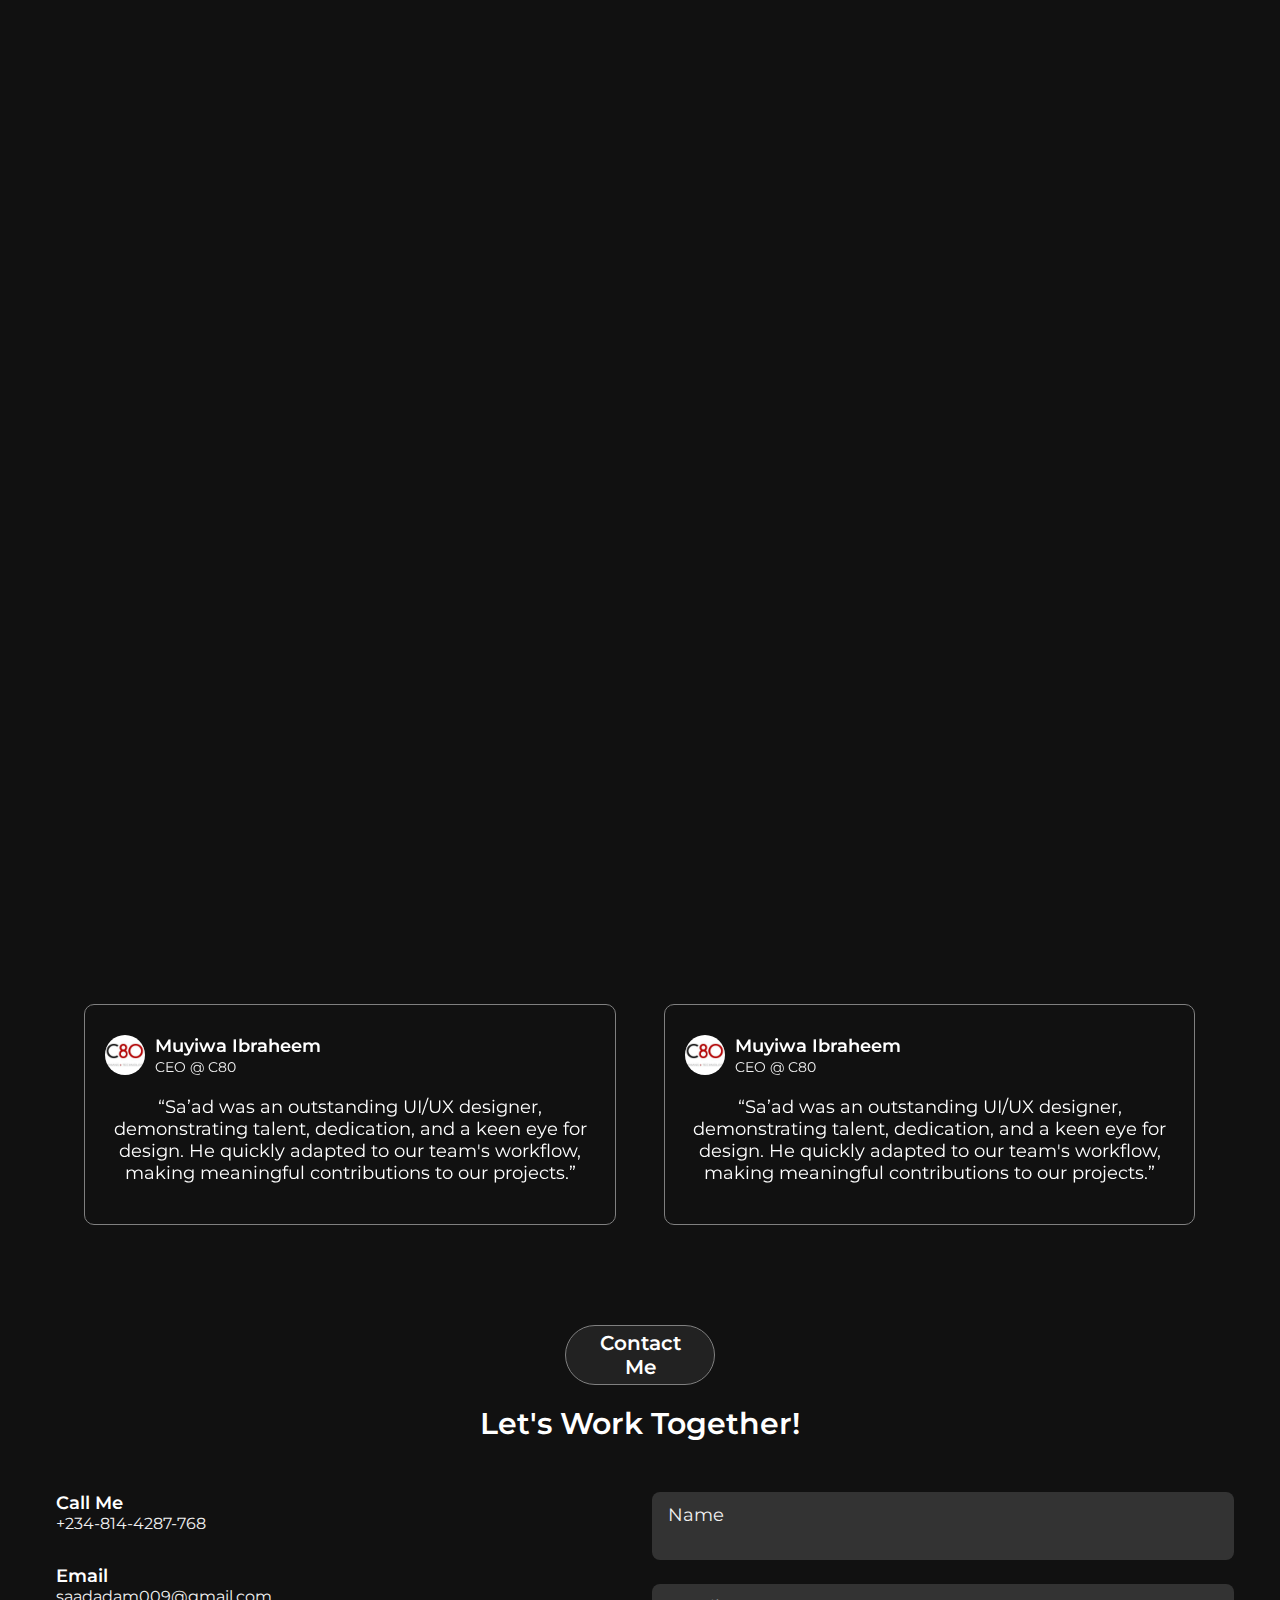
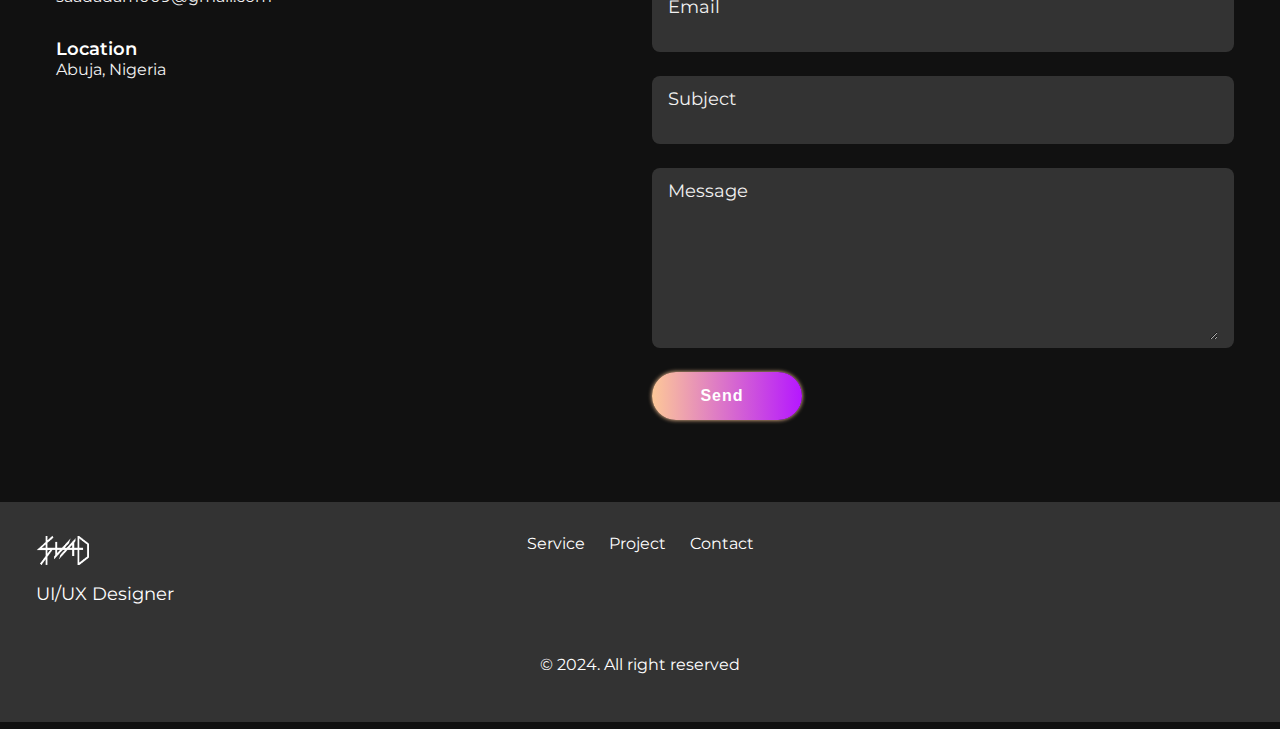
==== commit fcf8ac62: "add content" ====
--- a/index.html
+++ b/index.html
@@ -11,6 +11,12 @@
 
     <link
       href="https://unpkg.com/boxicons@2.1.4/css/boxicons.min.css"
+      rel="stylesheet"
+    />
+    <link rel="preconnect" href="https://fonts.googleapis.com" />
+    <link rel="preconnect" href="https://fonts.gstatic.com" crossorigin />
+    <link
+      href="https://fonts.googleapis.com/css2?family=Montserrat:ital,wght@0,100..900;1,100..900&display=swap"
       rel="stylesheet"
     />
     <link
--- a/css/style.css
+++ b/css/style.css
@@ -12,7 +12,7 @@
 body{
     background-color: #111;
     color: #fff;
-    font-family: Poppins, sans-serif;
+    font-family: Montserrat, sans-serif;
 }
 
 /* ============ LAYOUT ========== */
@@ -166,7 +166,7 @@
     justify-content: center;
     align-items: center;
     gap: 10px;
-    width: 160px;
+    width: 180px;
     color: #fff;
     border-radius: 50px;
     font-weight: 600;
@@ -263,6 +263,7 @@
 }
 .project1{
     padding: 50px 20px;
+    padding-top: 120px;
 }
 .project-explain{
     max-width: 950px;
@@ -308,9 +309,7 @@
 }
 .portfolio__content{
     padding: 20px 0;
-    opacity: 0;
-    animation: slideTop 1s ease forwards;
-    animation-delay: 1.8s;
+    
 }
 .portfolio-title {
     font-size: 24px;
@@ -329,8 +328,8 @@
     animation-delay: 1.5s;
 }
 .button{
-    width: 160px;
-    padding: 15px 5px;
+    width: 180px;
+    padding: 15px 10px;
     background: #0000009a;
     font-size: 16px;
     display: inline-flex;
@@ -347,17 +346,16 @@
     transition: .5s;
     opacity: 0;
     animation: slideRight 1s ease forwards, floatImage 4s ease-in-out infinite;
-    animation-delay: 1.5s;
+    animation-delay: 0s;
 }
 /* ============ ABOUT ========== */
 .about{
     padding: 50px 20px;
-   
 }
 .about-heading{
     margin-bottom: 10px;
     background: #222;
-    width: 115px;
+    width: 125px;
     padding: 5px 20px;
     border-radius: 100px;
     font-size: 16px;
@@ -681,13 +679,14 @@
     background: #222;
     align-items: center;
     border-radius: 100px;
-    font-size: 16px;
-    font-weight: 500;
+    font-size: 14px;
+    font-weight: 600;
     border: 1px solid gray;
-    width: 130px;
+    width: 180px;
     margin: 0 auto;
     margin-bottom: 20px;
     padding: 5px 20px;
+    text-align: center;
 }
 .contact-sub{
     display: flex;
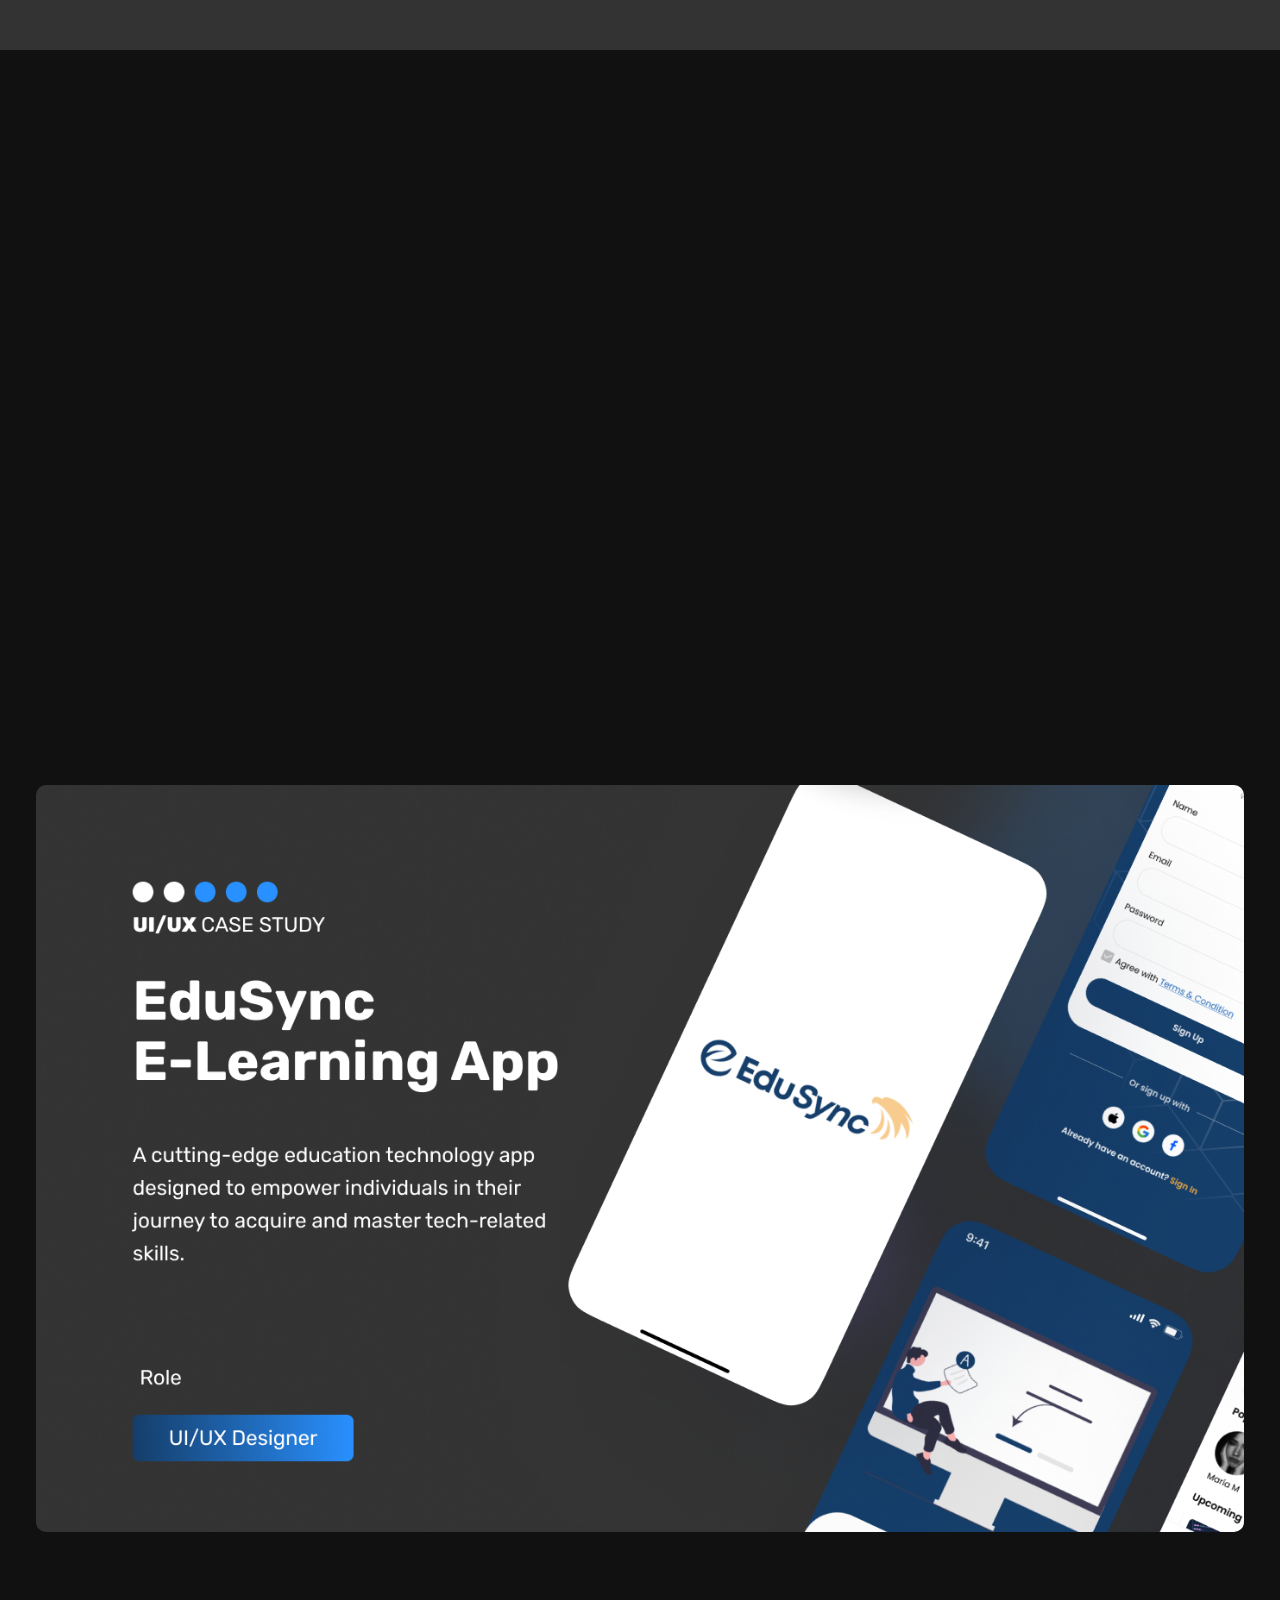
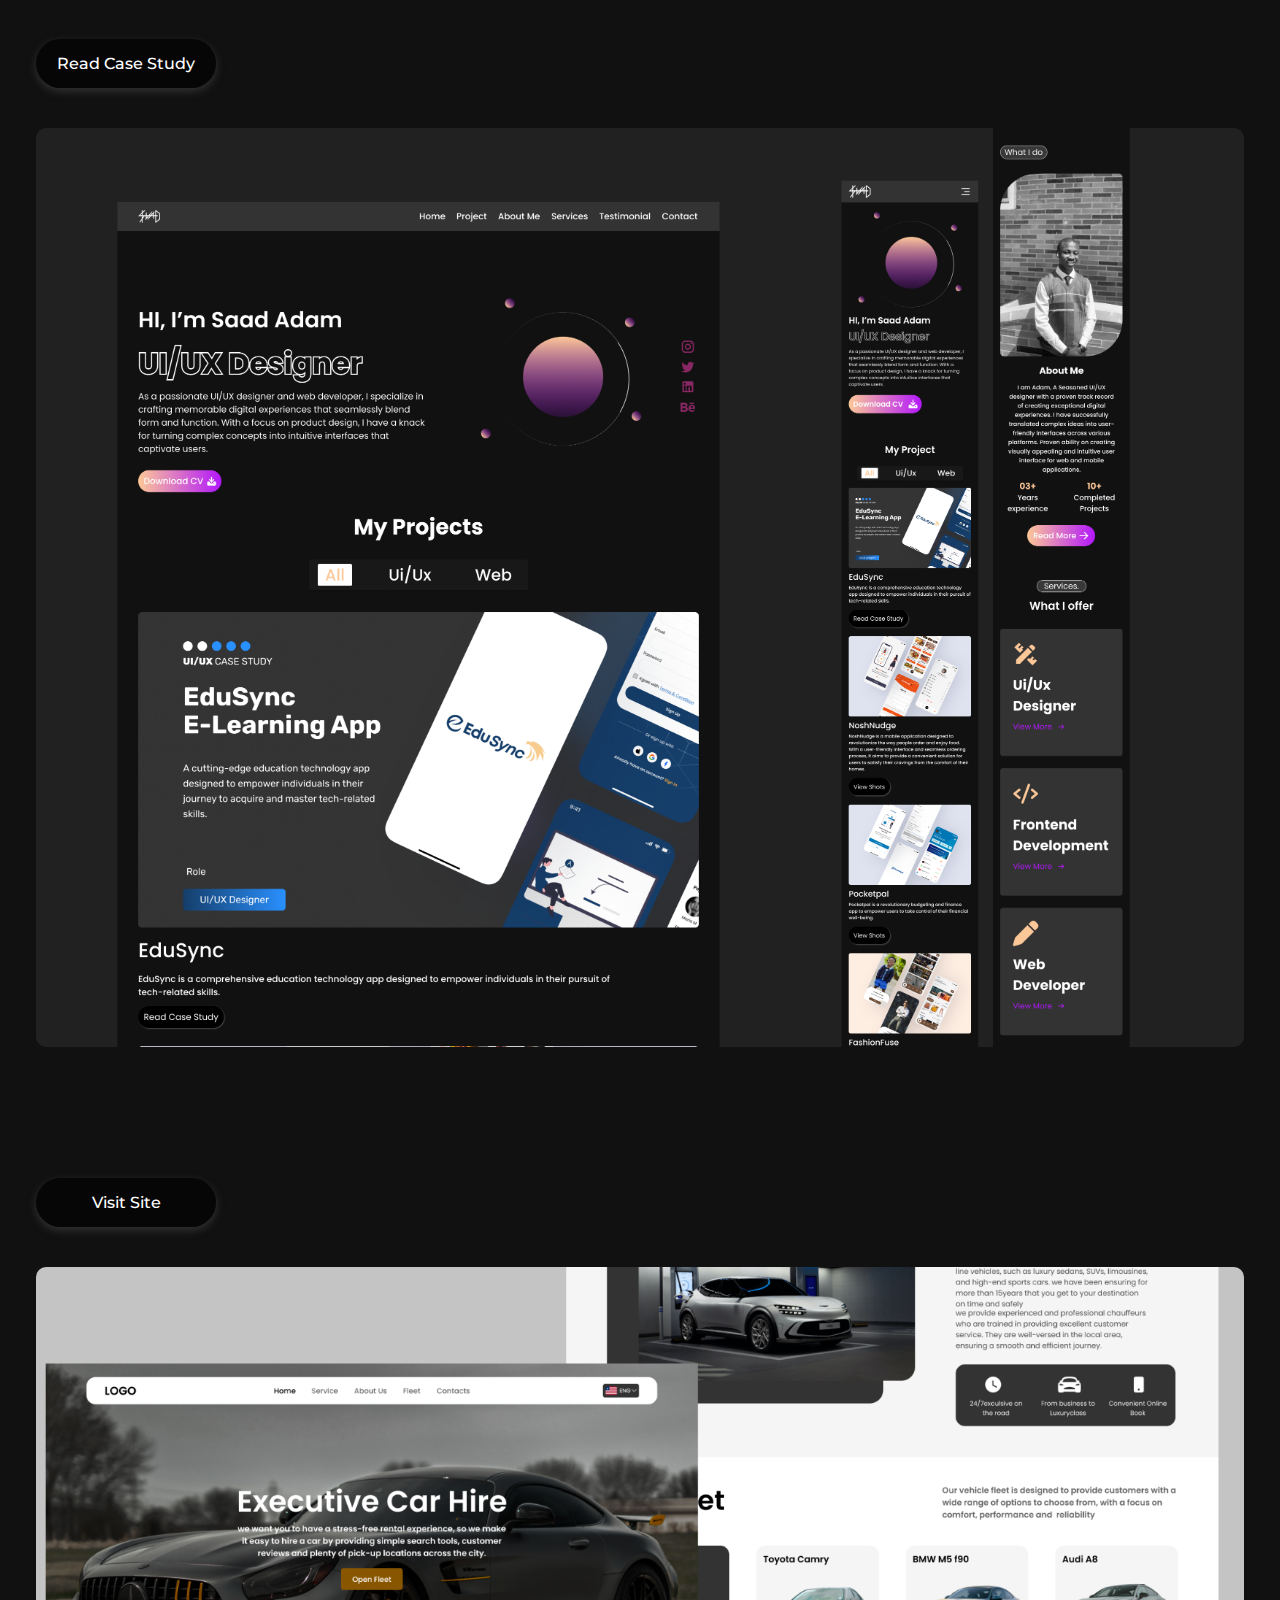
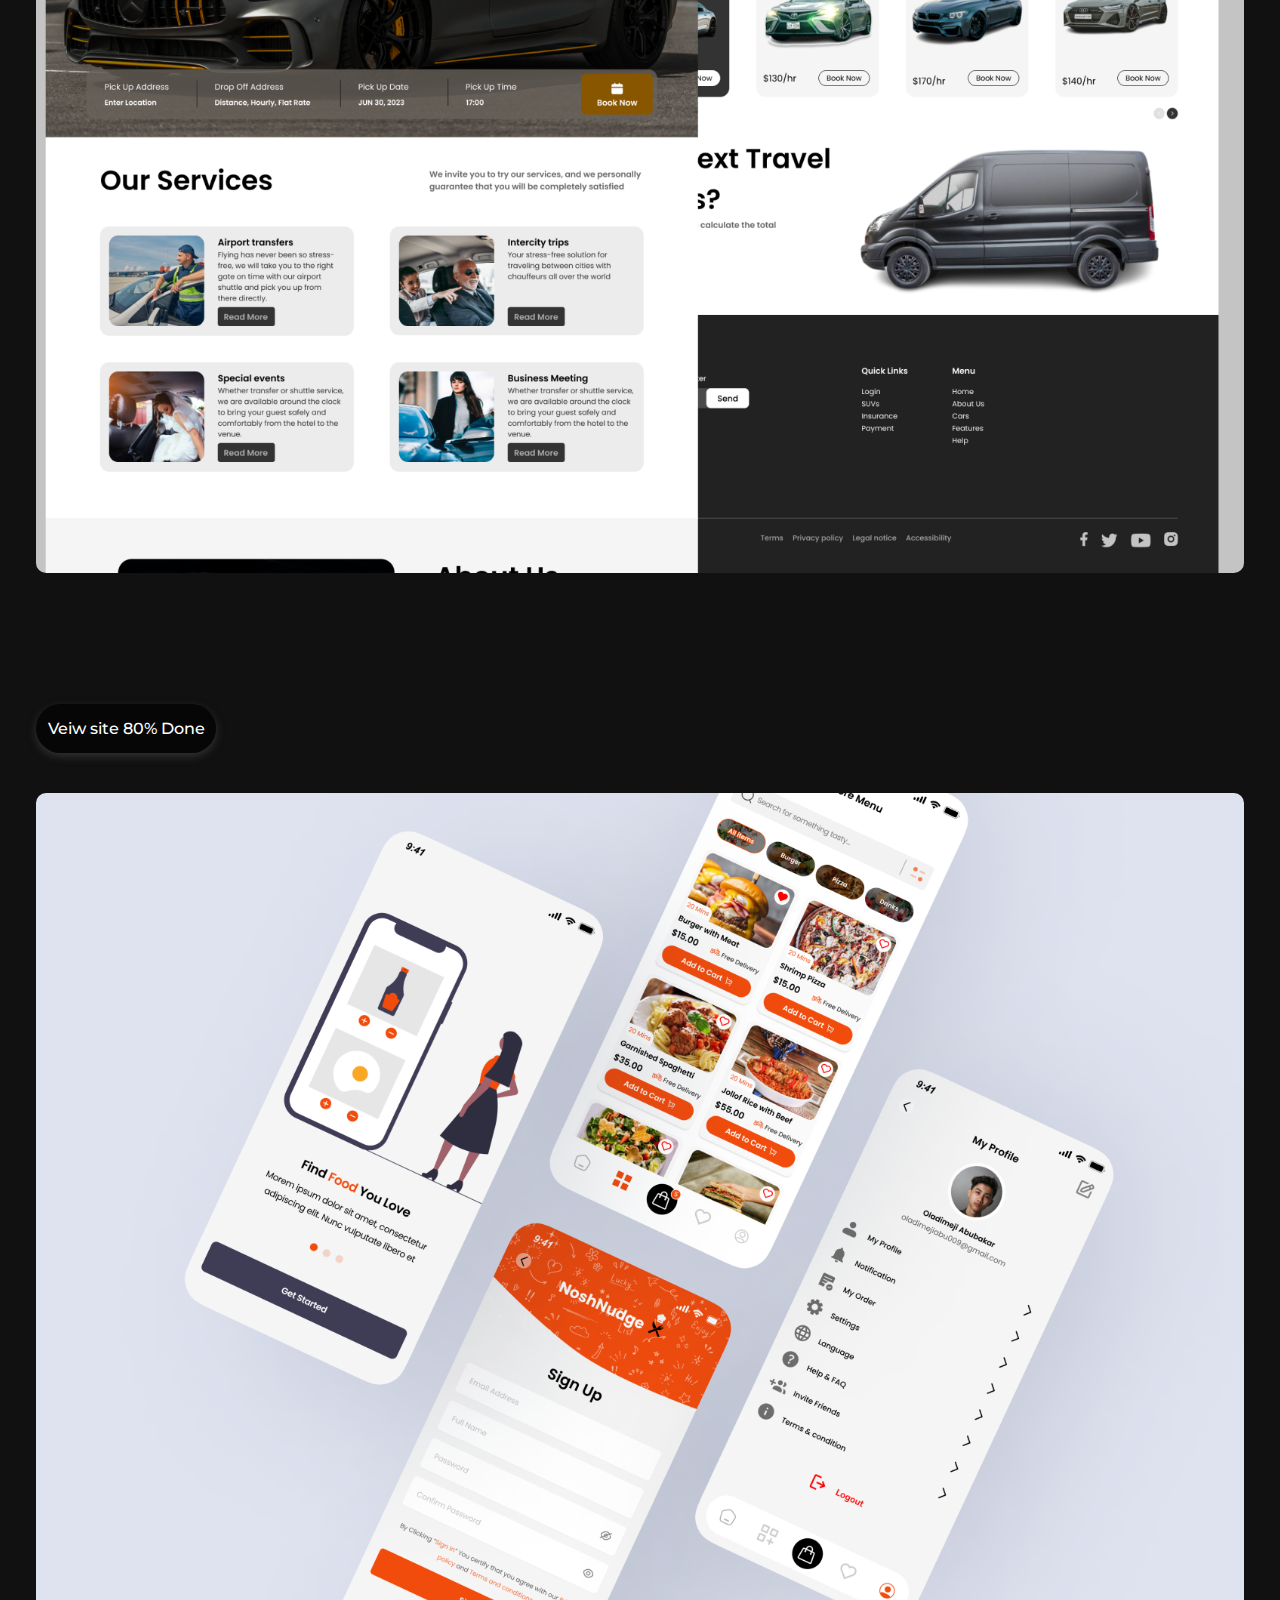
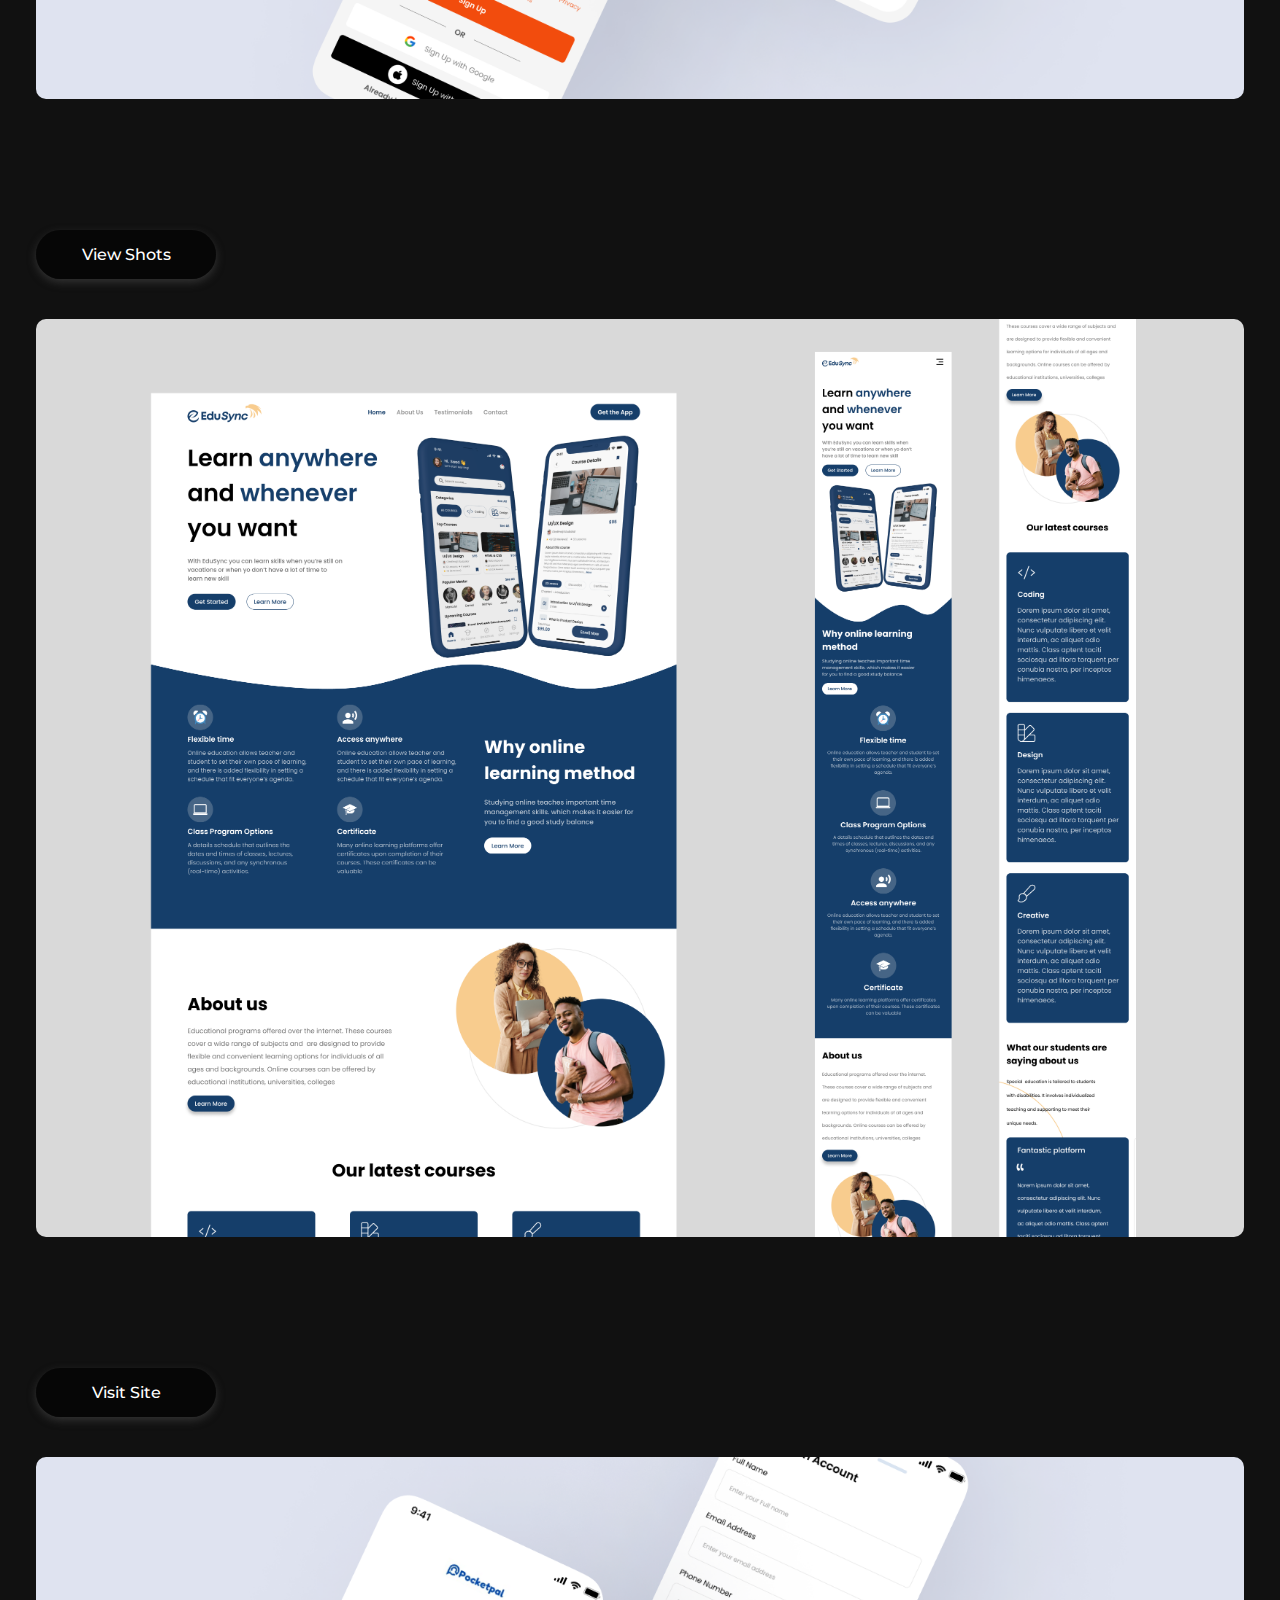
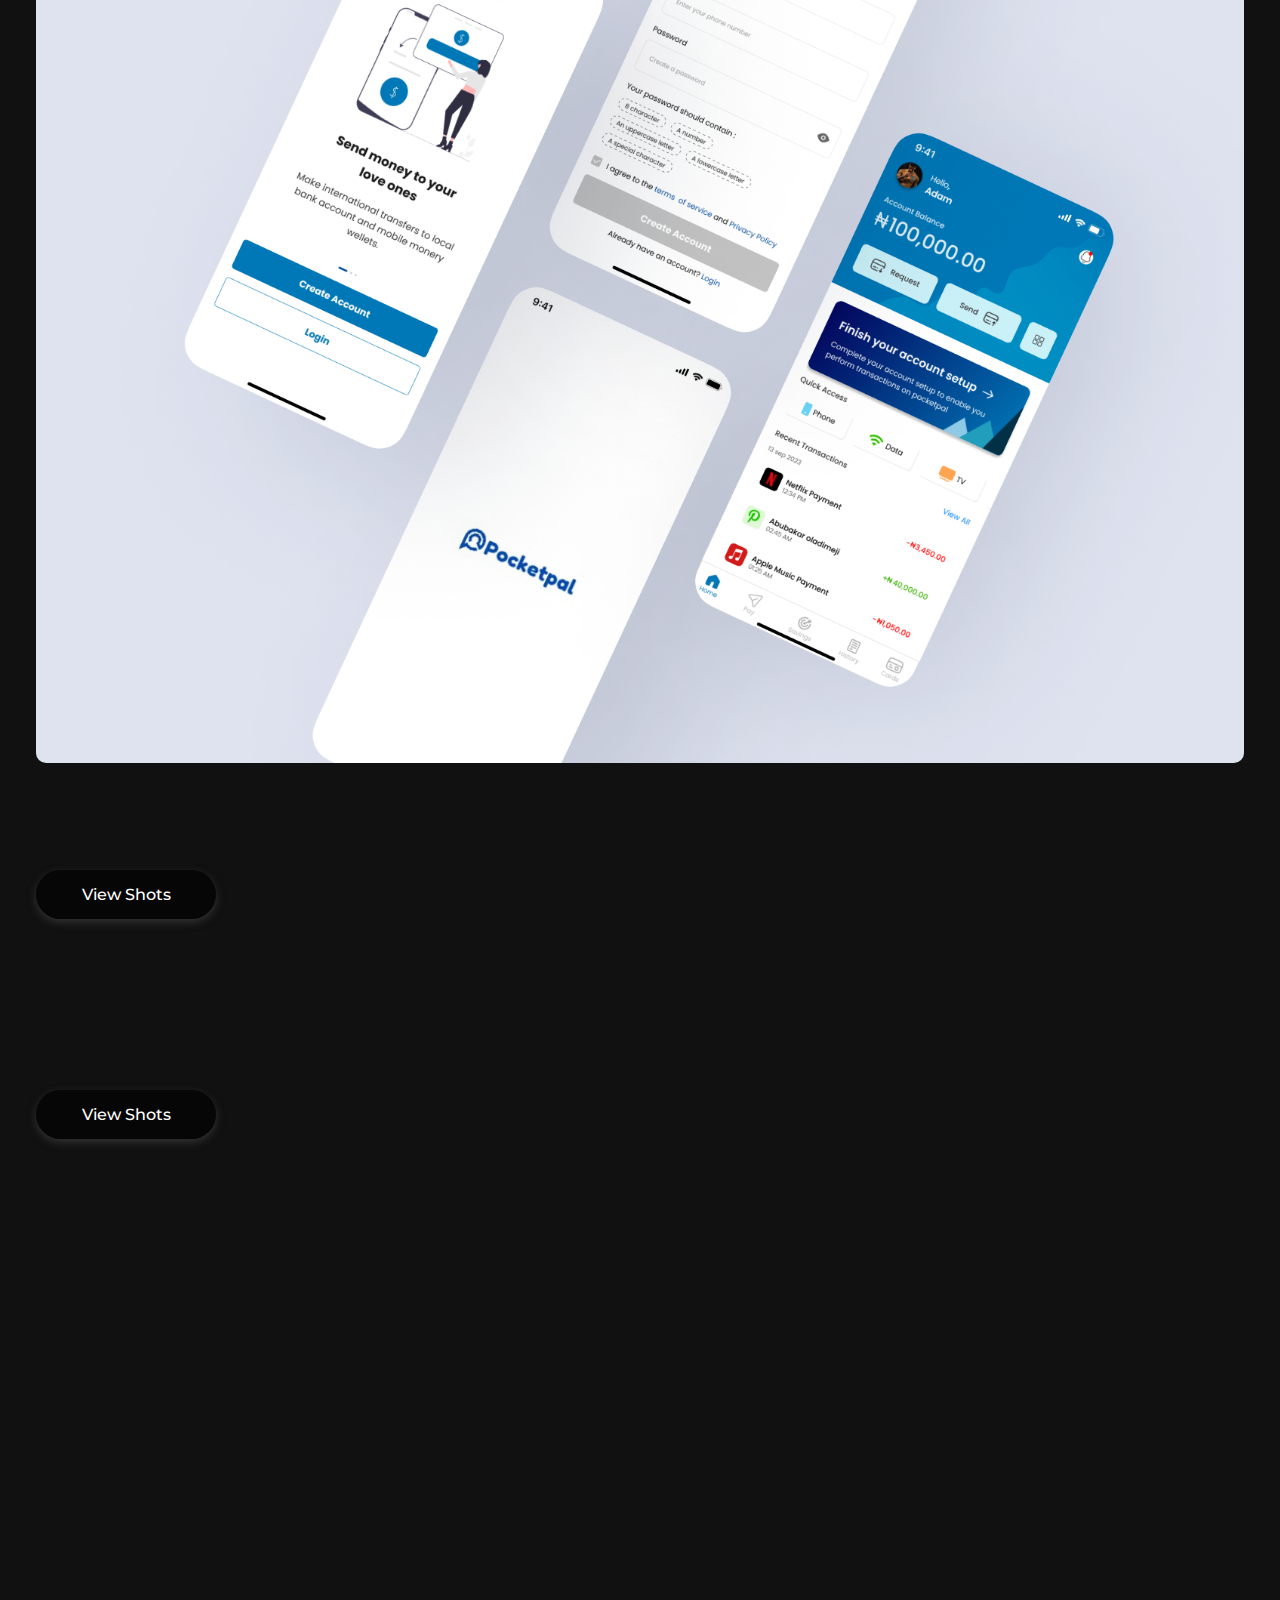
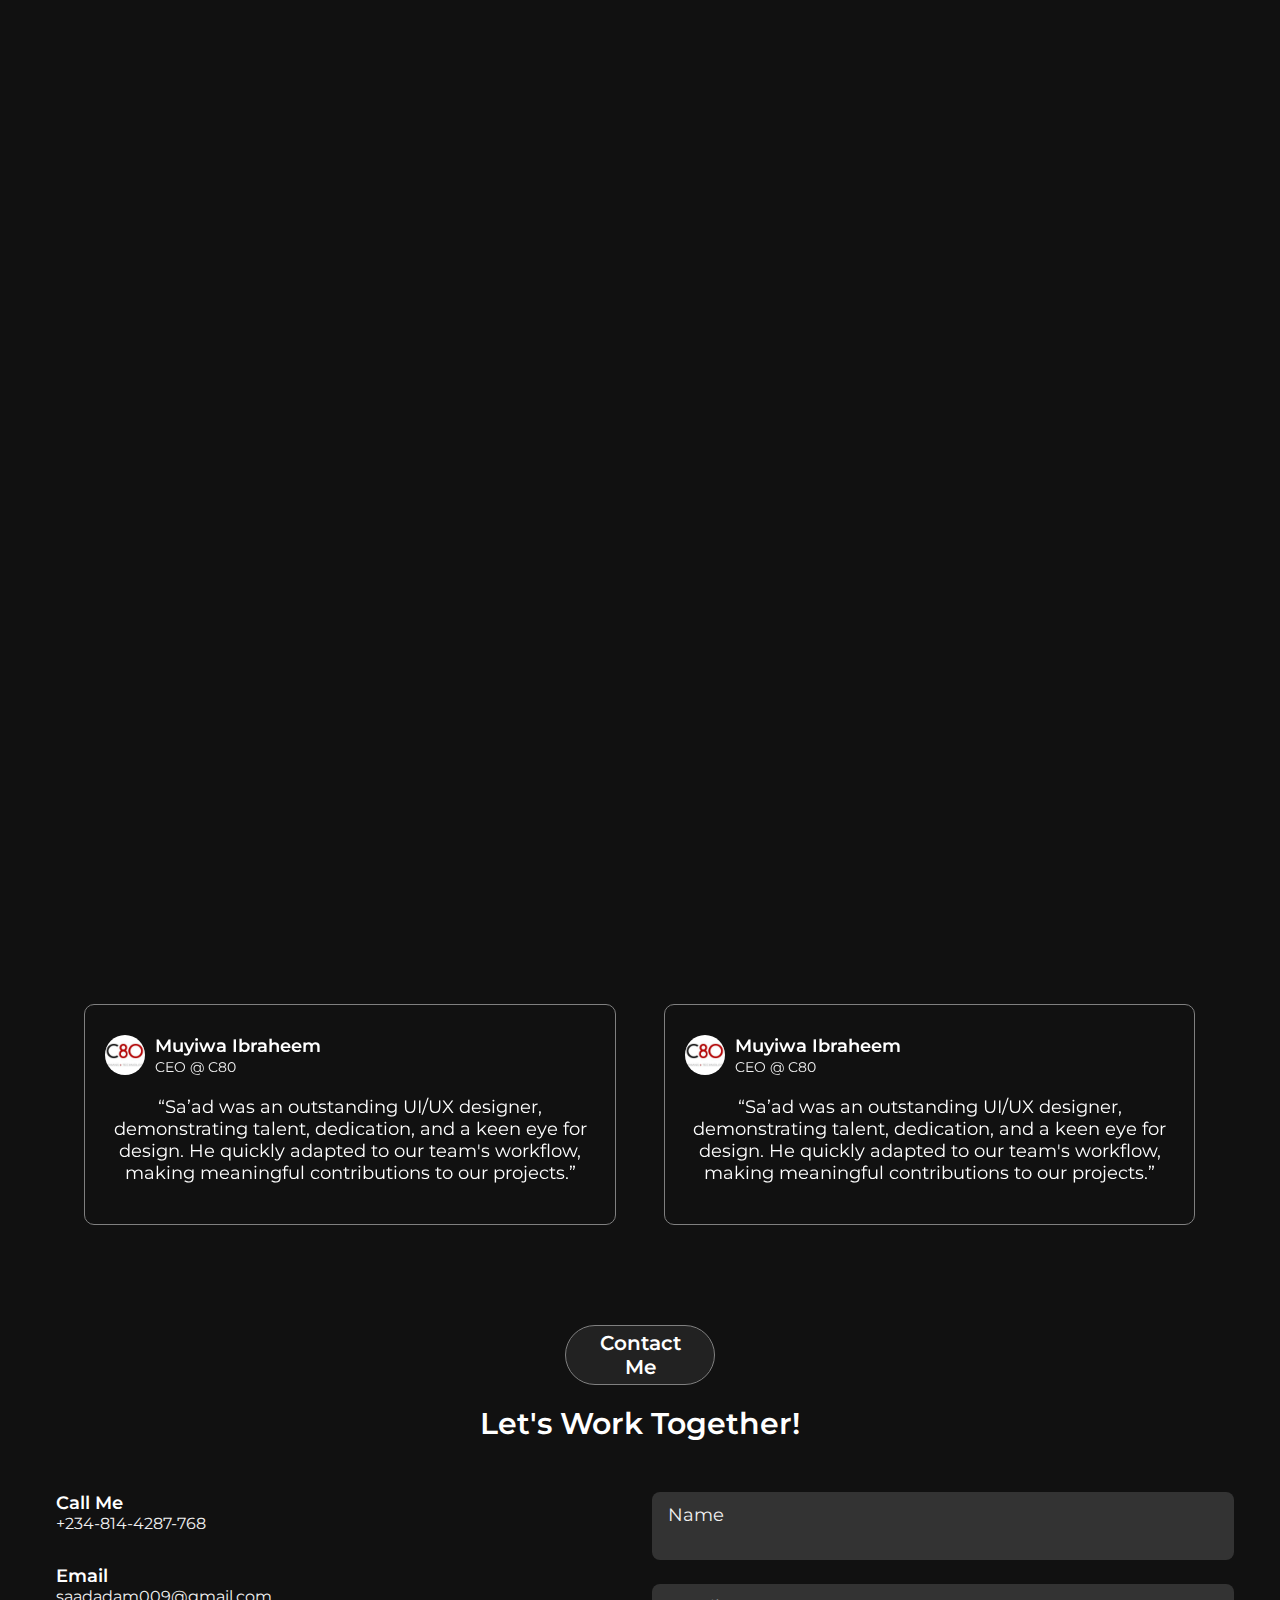
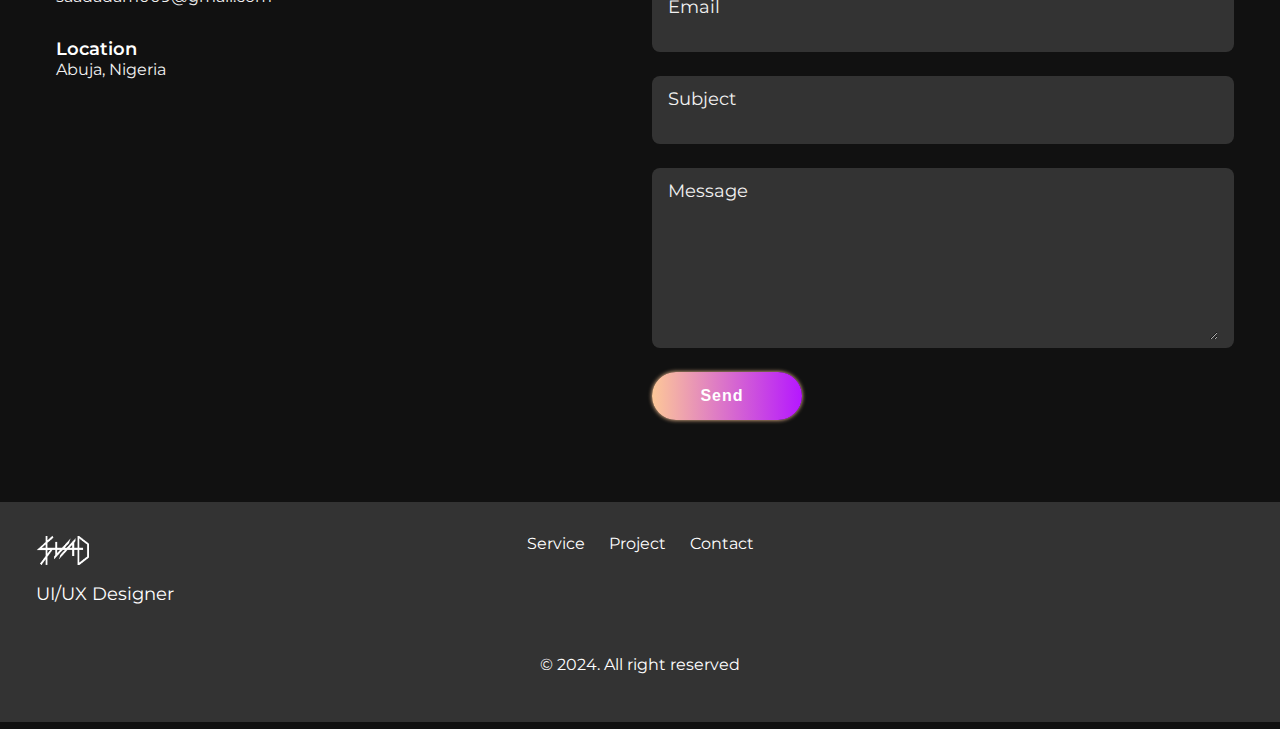
==== commit f1804c1a: "add picture" ====
--- a/index.html
+++ b/index.html
@@ -164,7 +164,7 @@
             </div>
             <!--==============PORTFOLIO 32============-->
             <div class="portfolio__content grid mix web">
-              <img src="./assets/Frame 119.png" alt="" class="portfolio-img" />
+              <img src="./assets/Frame 113.png" alt="" class="portfolio-img" />
 
               <div class="portfolio-data">
                 <h3 class="portfolio-title">Personal Responsive Portfolio</h3>
@@ -175,7 +175,7 @@
                   journey, passions, and the diverse skills I bring to the
                   table.
                 </p>
-                <a href="#" class="button">Visit Site</a>
+                <a href="project6.html" class="button">Visit Site</a>
               </div>
             </div>
             <!--==============PORTFOLIO 2============-->
